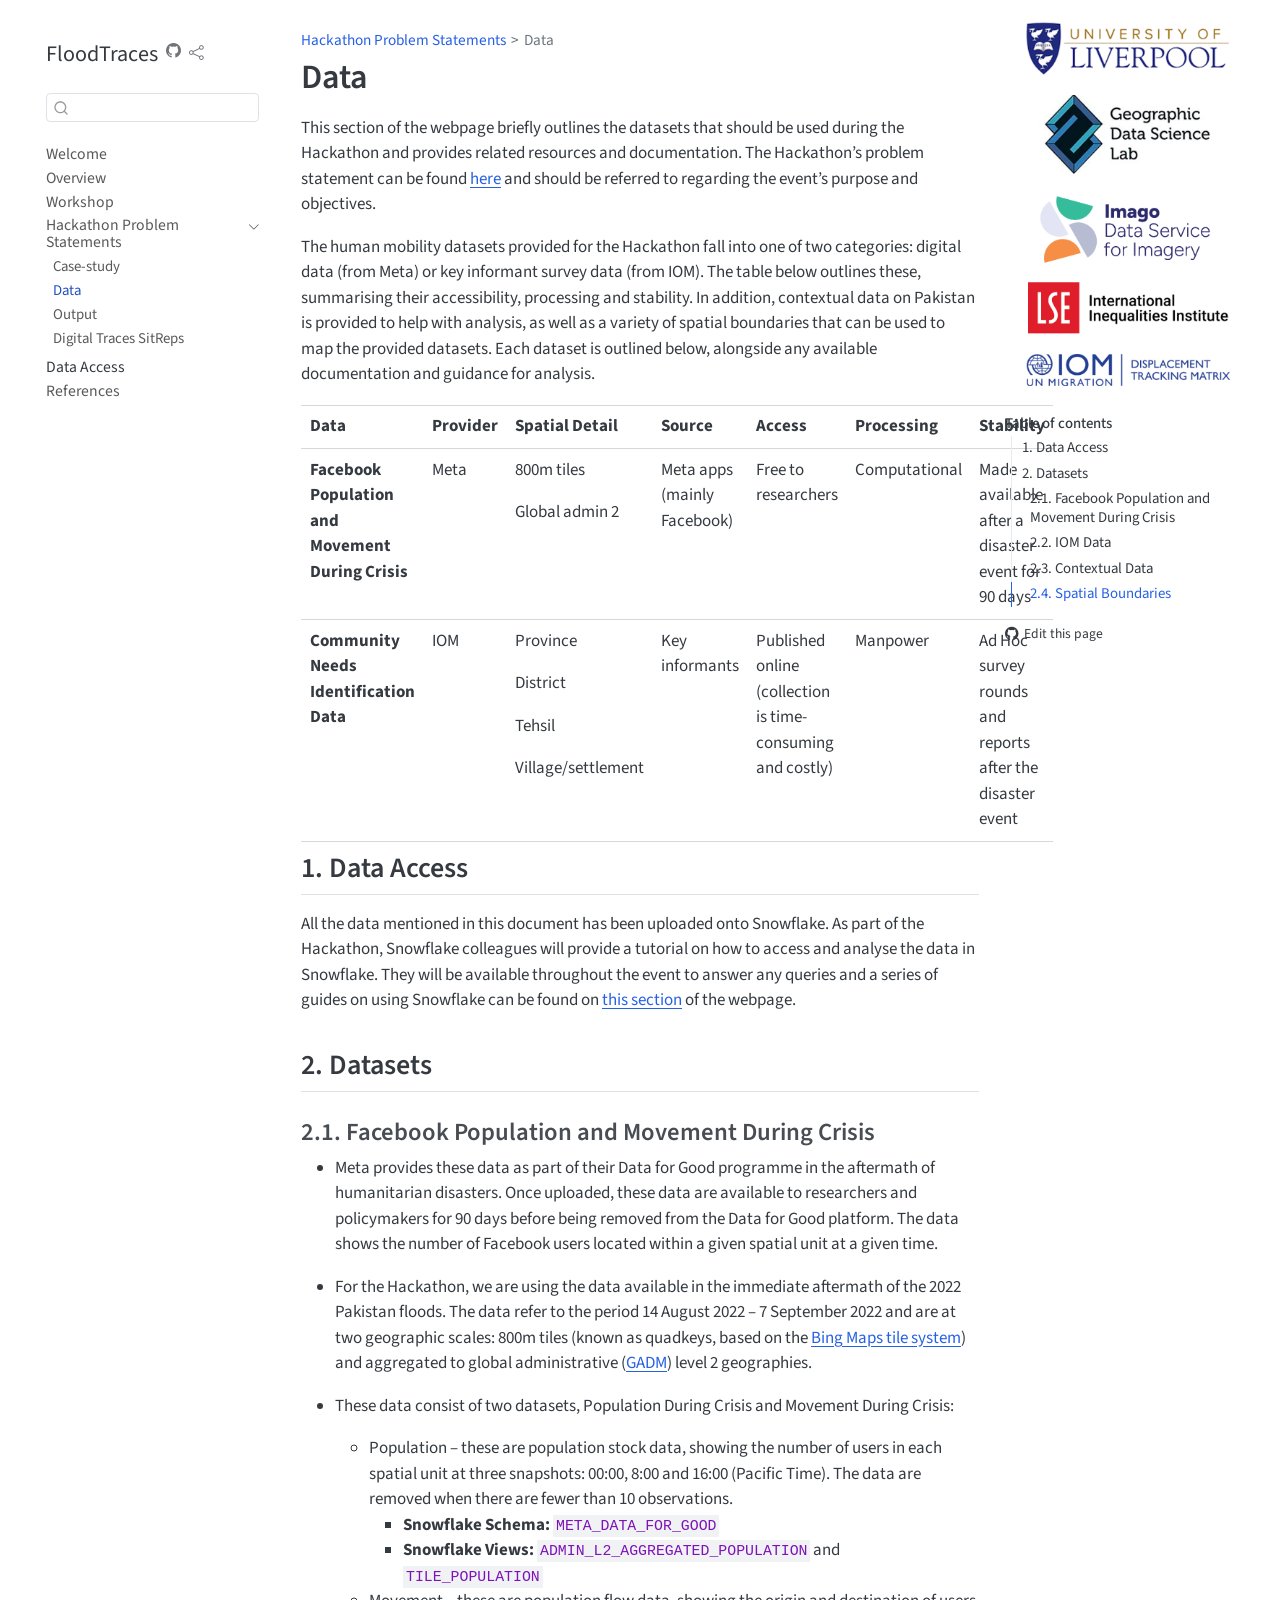
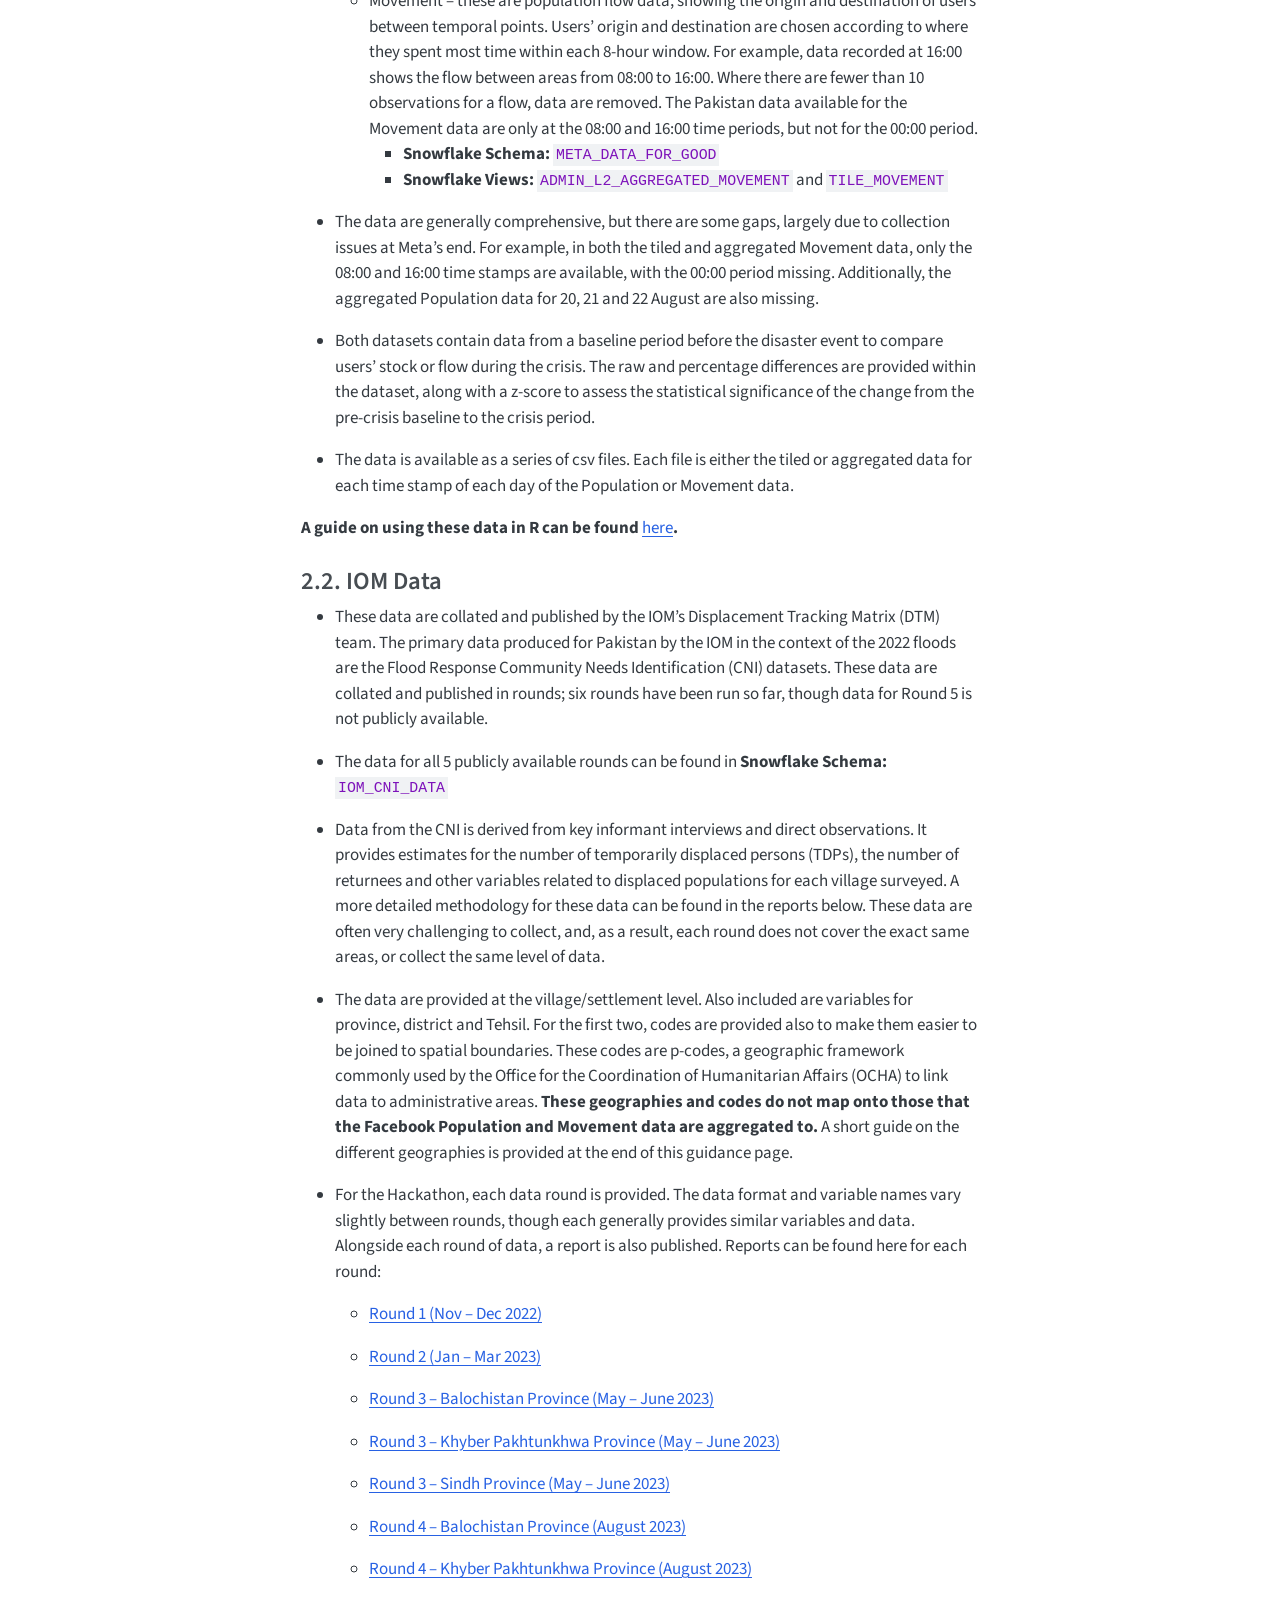
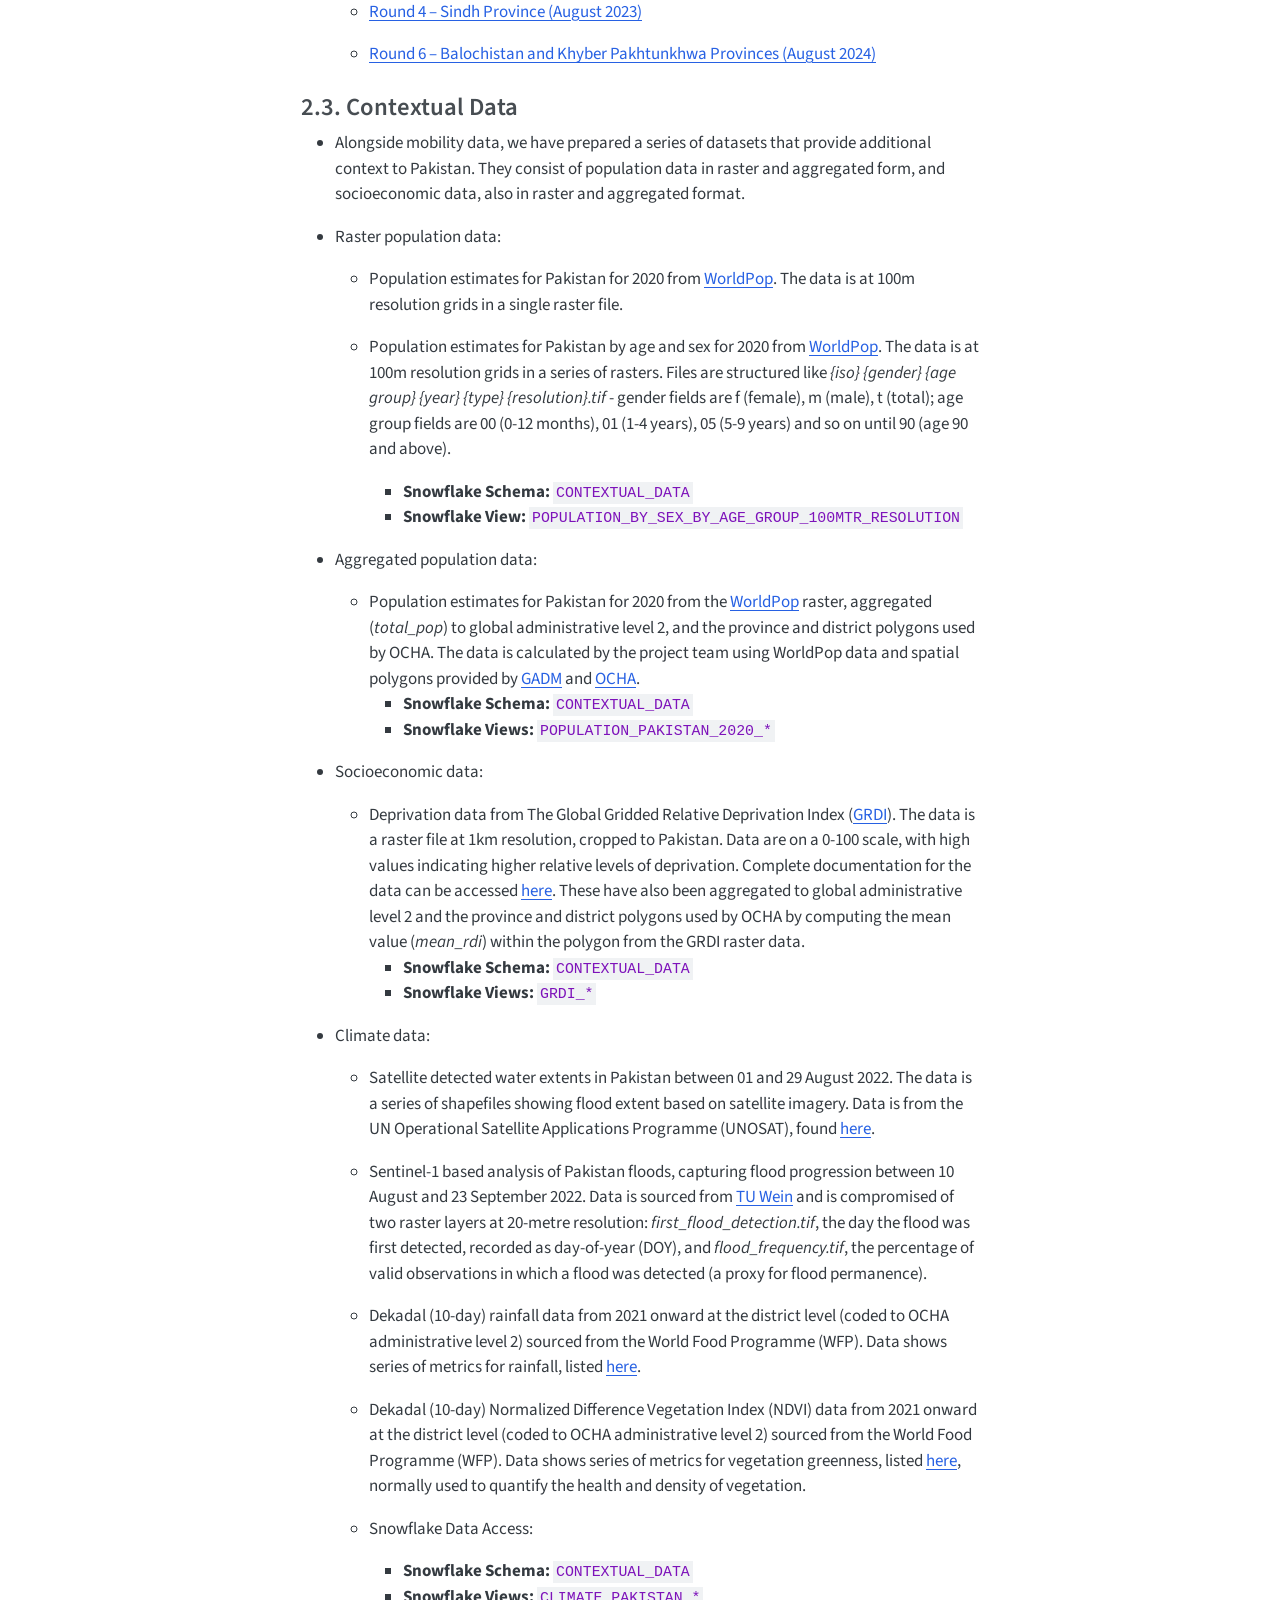
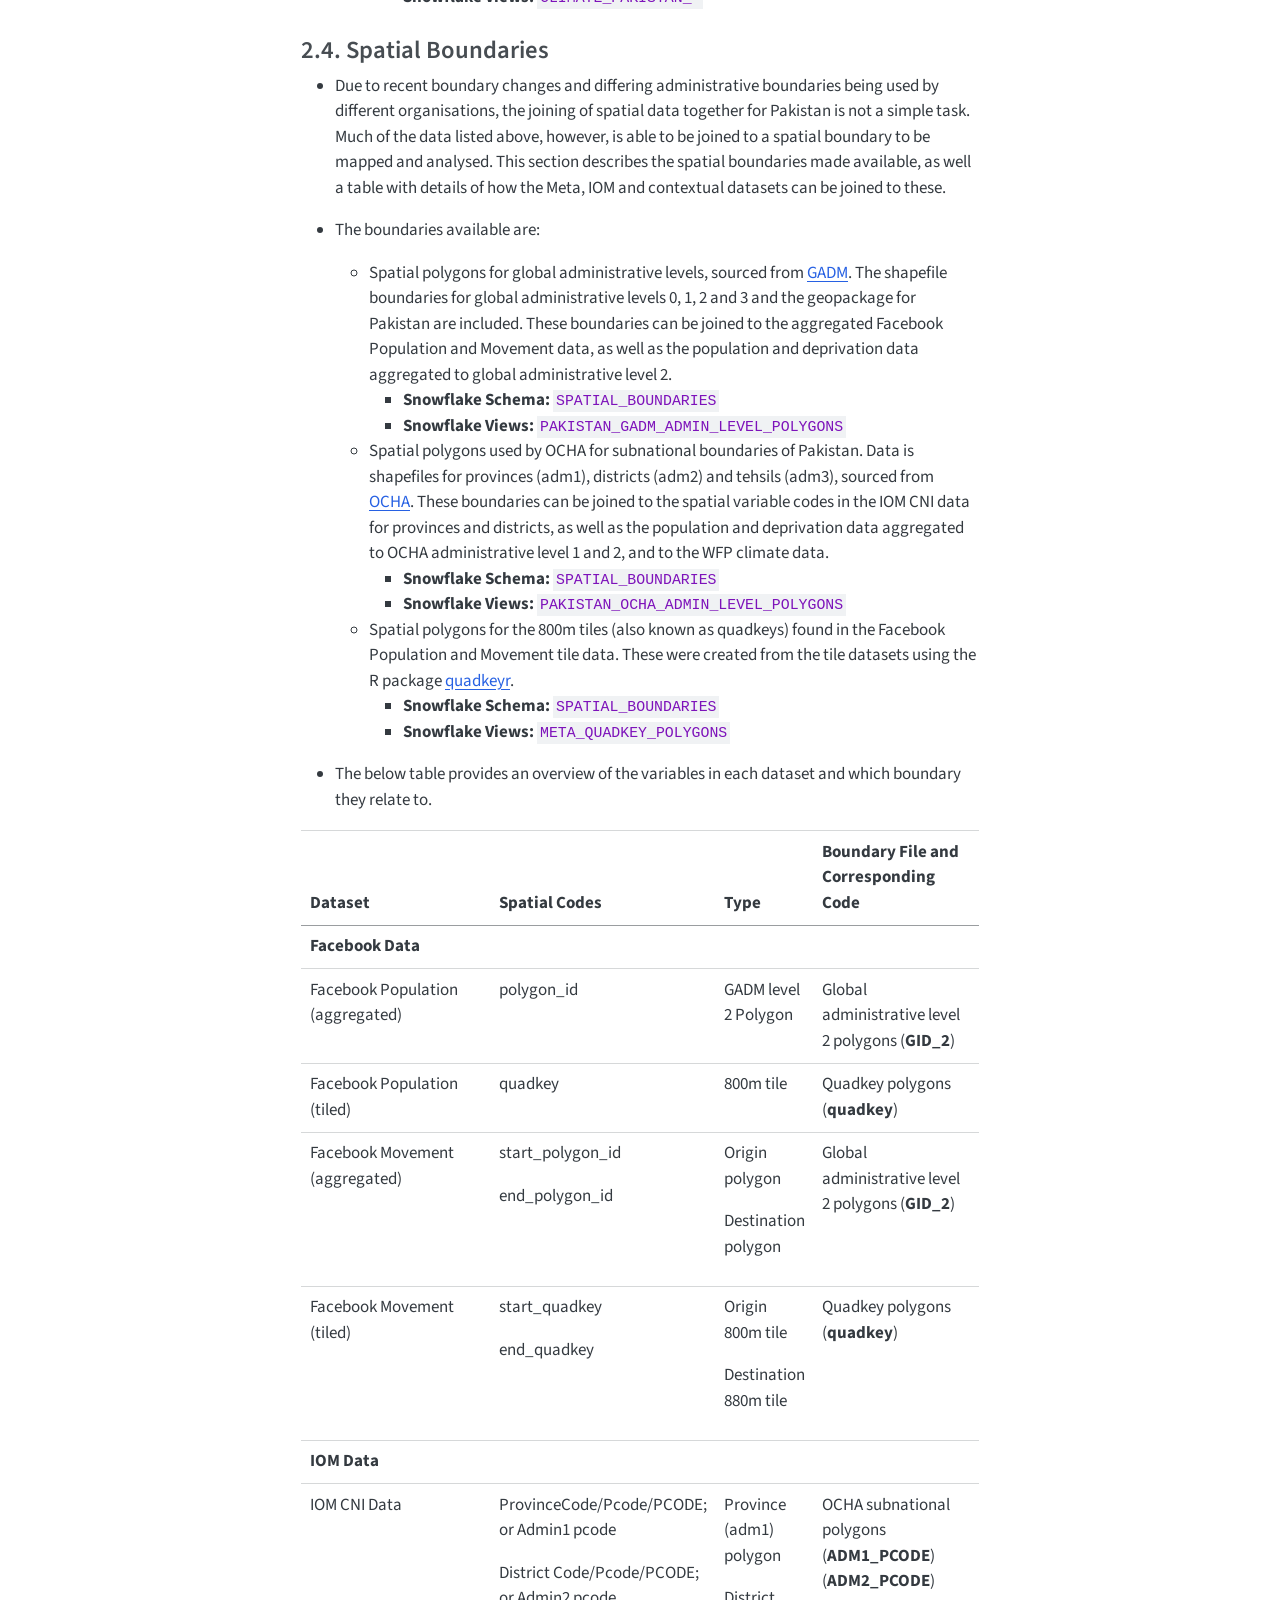
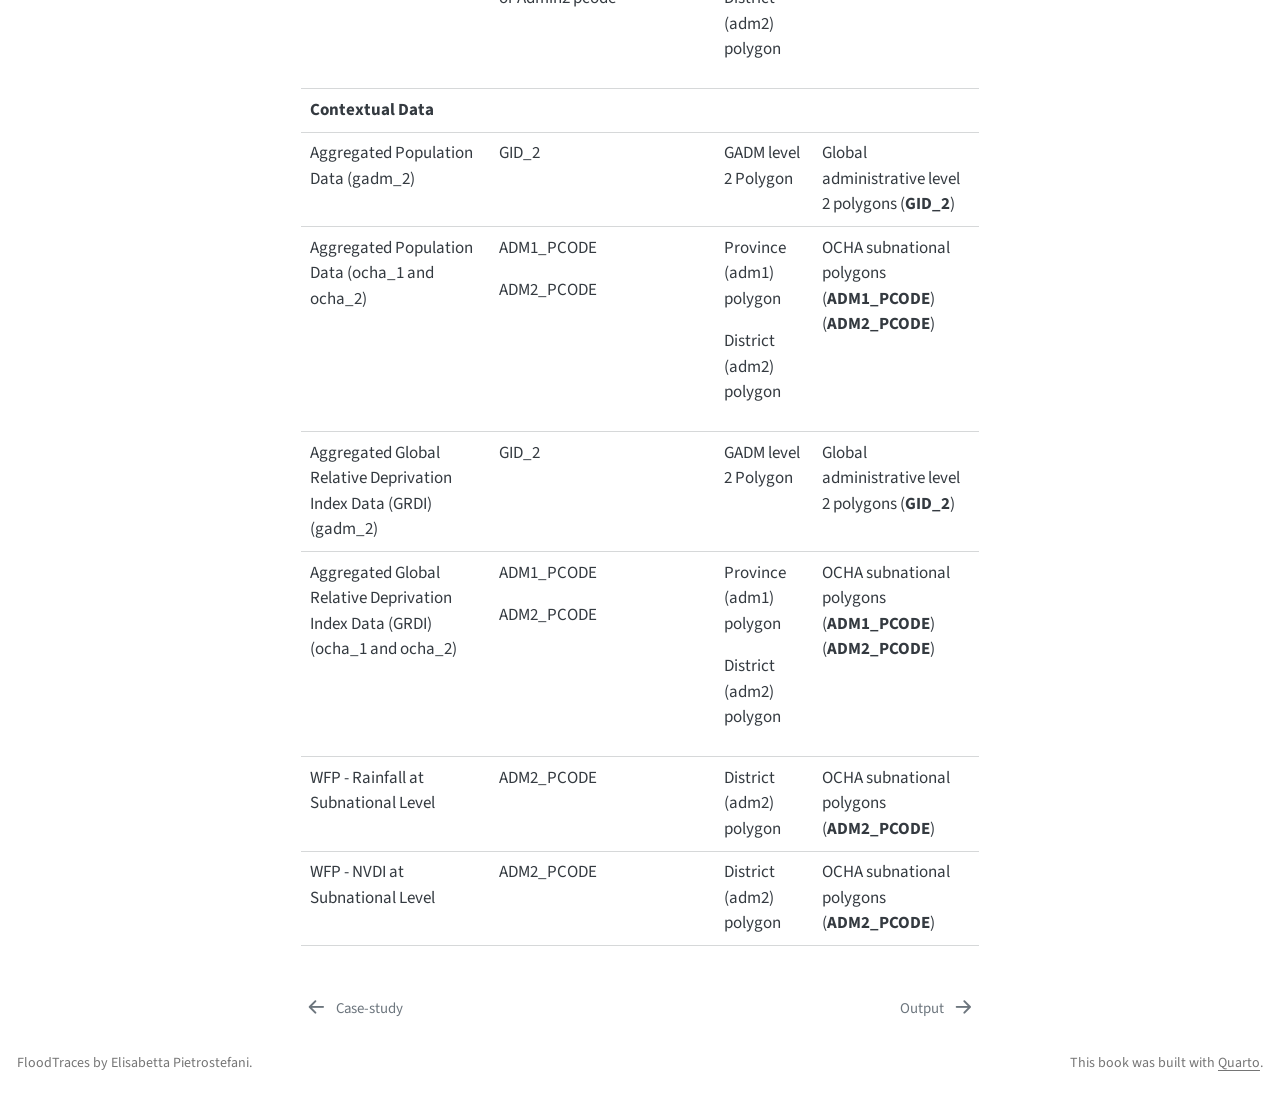
==== docs/datasets.html @ 7c333482 "First push to set up content & website" ====
<!DOCTYPE html>
<html xmlns="http://www.w3.org/1999/xhtml" lang="en" xml:lang="en"><head>

<meta charset="utf-8">
<meta name="generator" content="quarto-1.8.25">

<meta name="viewport" content="width=device-width, initial-scale=1.0, user-scalable=yes">


<title>Data – FloodTraces</title>
<style>
code{white-space: pre-wrap;}
span.smallcaps{font-variant: small-caps;}
div.columns{display: flex; gap: min(4vw, 1.5em);}
div.column{flex: auto; overflow-x: auto;}
div.hanging-indent{margin-left: 1.5em; text-indent: -1.5em;}
ul.task-list{list-style: none;}
ul.task-list li input[type="checkbox"] {
  width: 0.8em;
  margin: 0 0.8em 0.2em -1em; /* quarto-specific, see https://github.com/quarto-dev/quarto-cli/issues/4556 */ 
  vertical-align: middle;
}
</style>


<script src="site_libs/quarto-nav/quarto-nav.js"></script>
<script src="site_libs/quarto-nav/headroom.min.js"></script>
<script src="site_libs/clipboard/clipboard.min.js"></script>
<script src="site_libs/quarto-search/autocomplete.umd.js"></script>
<script src="site_libs/quarto-search/fuse.min.js"></script>
<script src="site_libs/quarto-search/quarto-search.js"></script>
<meta name="quarto:offset" content="./">
<link href="./output.html" rel="next">
<link href="./casestudy.html" rel="prev">
<script src="site_libs/quarto-html/quarto.js" type="module"></script>
<script src="site_libs/quarto-html/tabsets/tabsets.js" type="module"></script>
<script src="site_libs/quarto-html/axe/axe-check.js" type="module"></script>
<script src="site_libs/quarto-html/popper.min.js"></script>
<script src="site_libs/quarto-html/tippy.umd.min.js"></script>
<script src="site_libs/quarto-html/anchor.min.js"></script>
<link href="site_libs/quarto-html/tippy.css" rel="stylesheet">
<link href="site_libs/quarto-html/quarto-syntax-highlighting-7b89279ff1a6dce999919e0e67d4d9ec.css" rel="stylesheet" id="quarto-text-highlighting-styles">
<script src="site_libs/bootstrap/bootstrap.min.js"></script>
<link href="site_libs/bootstrap/bootstrap-icons.css" rel="stylesheet">
<link href="site_libs/bootstrap/bootstrap-70a47bd5681a7291082a5b9f83d58762.min.css" rel="stylesheet" append-hash="true" id="quarto-bootstrap" data-mode="light">
<script id="quarto-search-options" type="application/json">{
  "location": "sidebar",
  "copy-button": false,
  "collapse-after": 3,
  "panel-placement": "start",
  "type": "textbox",
  "limit": 50,
  "keyboard-shortcut": [
    "f",
    "/",
    "s"
  ],
  "show-item-context": false,
  "language": {
    "search-no-results-text": "No results",
    "search-matching-documents-text": "matching documents",
    "search-copy-link-title": "Copy link to search",
    "search-hide-matches-text": "Hide additional matches",
    "search-more-match-text": "more match in this document",
    "search-more-matches-text": "more matches in this document",
    "search-clear-button-title": "Clear",
    "search-text-placeholder": "",
    "search-detached-cancel-button-title": "Cancel",
    "search-submit-button-title": "Submit",
    "search-label": "Search"
  }
}</script>


<meta name="twitter:title" content="Data – FloodTraces">
<meta name="twitter:description" content="">
<meta name="twitter:creator" content="@EPietrostefani">
<meta name="twitter:card" content="summary">
</head>

<body class="nav-sidebar floating quarto-light">

<div id="quarto-search-results"></div>
  <header id="quarto-header" class="headroom fixed-top">
  <nav class="quarto-secondary-nav">
    <div class="container-fluid d-flex">
      <button type="button" class="quarto-btn-toggle btn" data-bs-toggle="collapse" role="button" data-bs-target=".quarto-sidebar-collapse-item" aria-controls="quarto-sidebar" aria-expanded="false" aria-label="Toggle sidebar navigation" onclick="if (window.quartoToggleHeadroom) { window.quartoToggleHeadroom(); }">
        <i class="bi bi-layout-text-sidebar-reverse"></i>
      </button>
        <nav class="quarto-page-breadcrumbs" aria-label="breadcrumb"><ol class="breadcrumb"><li class="breadcrumb-item"><a href="./probstatement.html">Hackathon Problem Statements</a></li><li class="breadcrumb-item"><a href="./datasets.html">Data</a></li></ol></nav>
        <a class="flex-grow-1" role="navigation" data-bs-toggle="collapse" data-bs-target=".quarto-sidebar-collapse-item" aria-controls="quarto-sidebar" aria-expanded="false" aria-label="Toggle sidebar navigation" onclick="if (window.quartoToggleHeadroom) { window.quartoToggleHeadroom(); }">      
        </a>
      <button type="button" class="btn quarto-search-button" aria-label="Search" onclick="window.quartoOpenSearch();">
        <i class="bi bi-search"></i>
      </button>
    </div>
  </nav>
</header>
<!-- content -->
<div id="quarto-content" class="quarto-container page-columns page-rows-contents page-layout-article">
<!-- sidebar -->
  <nav id="quarto-sidebar" class="sidebar collapse collapse-horizontal quarto-sidebar-collapse-item sidebar-navigation floating overflow-auto">
    <div class="pt-lg-2 mt-2 text-left sidebar-header sidebar-header-stacked">
      <a href="./index.html" class="sidebar-logo-link">
      </a>
    <div class="sidebar-title mb-0 py-0">
      <a href="./">FloodTraces</a> 
        <div class="sidebar-tools-main">
    <a href="https://github.com/pietrostefani/pop-displacement-disaster" title="Source Code" class="quarto-navigation-tool px-1" aria-label="Source Code"><i class="bi bi-github"></i></a>
    <div class="dropdown">
      <a href="" title="Share" id="quarto-navigation-tool-dropdown-0" class="quarto-navigation-tool dropdown-toggle px-1" data-bs-toggle="dropdown" aria-expanded="false" role="link" aria-label="Share"><i class="bi bi-share"></i></a>
      <ul class="dropdown-menu" aria-labelledby="quarto-navigation-tool-dropdown-0">
          <li>
            <a class="dropdown-item sidebar-tools-main-item" href="https://twitter.com/intent/tweet?url=|url|">
              <i class="bi bi-twitter pe-1"></i>
            Twitter
            </a>
          </li>
          <li>
            <a class="dropdown-item sidebar-tools-main-item" href="https://www.facebook.com/sharer/sharer.php?u=|url|">
              <i class="bi bi-facebook pe-1"></i>
            Facebook
            </a>
          </li>
      </ul>
    </div>
</div>
    </div>
      </div>
        <div class="mt-2 flex-shrink-0 align-items-center">
        <div class="sidebar-search">
        <div id="quarto-search" class="" title="Search"></div>
        </div>
        </div>
    <div class="sidebar-menu-container"> 
    <ul class="list-unstyled mt-1">
        <li class="sidebar-item">
  <div class="sidebar-item-container"> 
  <a href="./index.html" class="sidebar-item-text sidebar-link">
 <span class="menu-text">Welcome</span></a>
  </div>
</li>
        <li class="sidebar-item">
  <div class="sidebar-item-container"> 
  <a href="./overview.html" class="sidebar-item-text sidebar-link">
 <span class="menu-text">Overview</span></a>
  </div>
</li>
        <li class="sidebar-item">
  <div class="sidebar-item-container"> 
  <a href="./workshop.html" class="sidebar-item-text sidebar-link">
 <span class="menu-text">Workshop</span></a>
  </div>
</li>
        <li class="sidebar-item sidebar-item-section">
      <div class="sidebar-item-container"> 
            <a href="./probstatement.html" class="sidebar-item-text sidebar-link">
 <span class="menu-text">Hackathon Problem Statements</span></a>
          <a class="sidebar-item-toggle text-start" data-bs-toggle="collapse" data-bs-target="#quarto-sidebar-section-1" role="navigation" aria-expanded="true" aria-label="Toggle section">
            <i class="bi bi-chevron-right ms-2"></i>
          </a> 
      </div>
      <ul id="quarto-sidebar-section-1" class="collapse list-unstyled sidebar-section depth1 show">  
          <li class="sidebar-item">
  <div class="sidebar-item-container"> 
  <a href="./casestudy.html" class="sidebar-item-text sidebar-link">
 <span class="menu-text">Case-study</span></a>
  </div>
</li>
          <li class="sidebar-item">
  <div class="sidebar-item-container"> 
  <a href="./datasets.html" class="sidebar-item-text sidebar-link active">
 <span class="menu-text">Data</span></a>
  </div>
</li>
          <li class="sidebar-item">
  <div class="sidebar-item-container"> 
  <a href="./output.html" class="sidebar-item-text sidebar-link">
 <span class="menu-text">Output</span></a>
  </div>
</li>
          <li class="sidebar-item">
  <div class="sidebar-item-container"> 
  <a href="./researchareas.html" class="sidebar-item-text sidebar-link">
 <span class="menu-text">Digital Traces SitReps</span></a>
  </div>
</li>
      </ul>
  </li>
        <li class="sidebar-item sidebar-item-section">
      <span class="sidebar-item-text sidebar-link text-start">
 <span class="menu-text">Data Access</span></span>
  </li>
        <li class="sidebar-item">
  <div class="sidebar-item-container"> 
  <a href="./references.html" class="sidebar-item-text sidebar-link">
 <span class="menu-text">References</span></a>
  </div>
</li>
    </ul>
    </div>
</nav>
<div id="quarto-sidebar-glass" class="quarto-sidebar-collapse-item" data-bs-toggle="collapse" data-bs-target=".quarto-sidebar-collapse-item"></div>
<!-- margin-sidebar -->
    <div id="quarto-margin-sidebar" class="sidebar margin-sidebar"><div class="quarto-margin-header"><div class="margin-header-item">
<p><img src=".\logos_web.png" class="img-fluid"></p>
</div></div>
        <nav id="TOC" role="doc-toc" class="toc-active">
    <h2 id="toc-title">Table of contents</h2>
   
  <ul>
  <li><a href="#data-access" id="toc-data-access" class="nav-link active" data-scroll-target="#data-access">1. Data Access</a></li>
  <li><a href="#datasets" id="toc-datasets" class="nav-link" data-scroll-target="#datasets">2. Datasets</a>
  <ul class="collapse">
  <li><a href="#facebook-population-and-movement-during-crisis" id="toc-facebook-population-and-movement-during-crisis" class="nav-link" data-scroll-target="#facebook-population-and-movement-during-crisis">2.1. Facebook Population and Movement During Crisis</a></li>
  <li><a href="#iom-data" id="toc-iom-data" class="nav-link" data-scroll-target="#iom-data">2.2. IOM Data</a></li>
  <li><a href="#contextual-data" id="toc-contextual-data" class="nav-link" data-scroll-target="#contextual-data">2.3. Contextual Data</a></li>
  <li><a href="#spatial-boundaries" id="toc-spatial-boundaries" class="nav-link" data-scroll-target="#spatial-boundaries">2.4. Spatial Boundaries</a></li>
  </ul></li>
  </ul>
<div class="toc-actions"><ul><li><a href="https://github.com/pietrostefani/pop-displacement-disaster/edit/main/datasets.qmd" class="toc-action"><i class="bi bi-github"></i>Edit this page</a></li></ul></div></nav>
    </div>
<!-- main -->
<main class="content" id="quarto-document-content">

<header id="title-block-header" class="quarto-title-block default"><nav class="quarto-page-breadcrumbs quarto-title-breadcrumbs d-none d-lg-block" aria-label="breadcrumb"><ol class="breadcrumb"><li class="breadcrumb-item"><a href="./probstatement.html">Hackathon Problem Statements</a></li><li class="breadcrumb-item"><a href="./datasets.html">Data</a></li></ol></nav>
<div class="quarto-title">
<h1 class="title">Data</h1>
</div>



<div class="quarto-title-meta">

    
  
    
  </div>
  


</header>


<p>This section of the webpage briefly outlines the datasets that should be used during the Hackathon and provides related resources and documentation. The Hackathon’s problem statement can be found <a href="./researchareas.html">here</a> and should be referred to regarding the event’s purpose and objectives.</p>
<p>The human mobility datasets provided for the Hackathon fall into one of two categories: digital data (from Meta) or key informant survey data (from IOM). The table below outlines these, summarising their accessibility, processing and stability. In addition, contextual data on Pakistan is provided to help with analysis, as well as a variety of spatial boundaries that can be used to map the provided datasets. Each dataset is outlined below, alongside any available documentation and guidance for analysis.</p>
<table class="caption-top table">
<colgroup>
<col style="width: 20%">
<col style="width: 5%">
<col style="width: 8%">
<col style="width: 11%">
<col style="width: 23%">
<col style="width: 6%">
<col style="width: 22%">
</colgroup>
<tbody>
<tr class="odd">
<td><strong>Data</strong></td>
<td><strong>Provider</strong></td>
<td><strong>Spatial Detail</strong></td>
<td><strong>Source</strong></td>
<td><strong>Access</strong></td>
<td><strong>Processing</strong></td>
<td><strong>Stability</strong></td>
</tr>
<tr class="even">
<td><strong>Facebook Population and Movement During Crisis</strong></td>
<td>Meta</td>
<td><p>800m tiles</p>
<p>Global admin 2</p></td>
<td>Meta apps (mainly Facebook)</td>
<td>Free to researchers</td>
<td>Computational</td>
<td>Made available after a disaster event for 90 days</td>
</tr>
<tr class="odd">
<td><strong>Community Needs Identification Data</strong></td>
<td>IOM</td>
<td><p>Province</p>
<p>District</p>
<p>Tehsil</p>
<p>Village/settlement</p></td>
<td>Key informants</td>
<td>Published online (collection is time-consuming and costly)</td>
<td>Manpower</td>
<td>Ad Hoc survey rounds and reports after the disaster event</td>
</tr>
</tbody>
</table>
<section id="data-access" class="level2">
<h2 class="anchored" data-anchor-id="data-access">1. Data Access</h2>
<p>All the data mentioned in this document has been uploaded onto Snowflake. As part of the Hackathon, Snowflake colleagues will provide a tutorial on how to access and analyse the data in Snowflake. They will be available throughout the event to answer any queries and a series of guides on using Snowflake can be found on <a href="snowflake.qmd">this section</a> of the webpage.</p>
</section>
<section id="datasets" class="level2">
<h2 class="anchored" data-anchor-id="datasets">2. Datasets</h2>
<section id="facebook-population-and-movement-during-crisis" class="level3">
<h3 class="anchored" data-anchor-id="facebook-population-and-movement-during-crisis">2.1. Facebook Population and Movement During Crisis</h3>
<ul>
<li><p>Meta provides these data as part of their Data for Good programme in the aftermath of humanitarian disasters. Once uploaded, these data are available to researchers and policymakers for 90 days before being removed from the Data for Good platform. The data shows the number of Facebook users located within a given spatial unit at a given time.</p></li>
<li><p>For the Hackathon, we are using the data available in the immediate aftermath of the 2022 Pakistan floods. The data refer to the period 14 August 2022 – 7 September 2022 and are at two geographic scales: 800m tiles (known as quadkeys, based on the <a href="https://learn.microsoft.com/en-us/bingmaps/articles/bing-maps-tile-system">Bing Maps tile system</a>) and aggregated to global administrative (<a href="https://gadm.org/data.html">GADM</a>) level 2 geographies.</p></li>
<li><p>These data consist of two datasets, Population During Crisis and Movement During Crisis:</p>
<ul>
<li>Population – these are population stock data, showing the number of users in each spatial unit at three snapshots: 00:00, 8:00 and 16:00 (Pacific Time). The data are removed when there are fewer than 10 observations.
<ul>
<li><strong>Snowflake Schema:</strong> <code>META_DATA_FOR_GOOD</code></li>
<li><strong>Snowflake Views:</strong> <code>ADMIN_L2_AGGREGATED_POPULATION</code> and <code>TILE_POPULATION</code></li>
</ul></li>
<li>Movement – these are population flow data, showing the origin and destination of users between temporal points. Users’ origin and destination are chosen according to where they spent most time within each 8-hour window. For example, data recorded at 16:00 shows the flow between areas from 08:00 to 16:00. Where there are fewer than 10 observations for a flow, data are removed. The Pakistan data available for the Movement data are only at the 08:00 and 16:00 time periods, but not for the 00:00 period.
<ul>
<li><strong>Snowflake Schema:</strong> <code>META_DATA_FOR_GOOD</code></li>
<li><strong>Snowflake Views:</strong> <code>ADMIN_L2_AGGREGATED_MOVEMENT</code> and <code>TILE_MOVEMENT</code></li>
</ul></li>
</ul></li>
<li><p>The data are generally comprehensive, but there are some gaps, largely due to collection issues at Meta’s end. For example, in both the tiled and aggregated Movement data, only the 08:00 and 16:00 time stamps are available, with the 00:00 period missing. Additionally, the aggregated Population data for 20, 21 and 22 August are also missing.</p></li>
<li><p>Both datasets contain data from a baseline period before the disaster event to compare users’ stock or flow during the crisis. The raw and percentage differences are provided within the dataset, along with a z-score to assess the statistical significance of the change from the pre-crisis baseline to the crisis period.</p></li>
<li><p>The data is available as a series of csv files. Each file is either the tiled or aggregated data for each time stamp of each day of the Population or Movement data.</p></li>
</ul>
<p><strong>A guide on using these data in R can be found <a href="https://fcorowe.github.io/dfd4mobility/">here</a>.</strong></p>
</section>
<section id="iom-data" class="level3">
<h3 class="anchored" data-anchor-id="iom-data">2.2. IOM Data</h3>
<ul>
<li><p>These data are collated and published by the IOM’s Displacement Tracking Matrix (DTM) team. The primary data produced for Pakistan by the IOM in the context of the 2022 floods are the Flood Response Community Needs Identification (CNI) datasets. These data are collated and published in rounds; six rounds have been run so far, though data for Round 5 is not publicly available.</p></li>
<li><p>The data for all 5 publicly available rounds can be found in <strong>Snowflake Schema:</strong> <code>IOM_CNI_DATA</code></p></li>
<li><p>Data from the CNI is derived from key informant interviews and direct observations. It provides estimates for the number of temporarily displaced persons (TDPs), the number of returnees and other variables related to displaced populations for each village surveyed. A more detailed methodology for these data can be found in the reports below. These data are often very challenging to collect, and, as a result, each round does not cover the exact same areas, or collect the same level of data.</p></li>
<li><p>The data are provided at the village/settlement level. Also included are variables for province, district and Tehsil. For the first two, codes are provided also to make them easier to be joined to spatial boundaries. These codes are p-codes, a geographic framework commonly used by the Office for the Coordination of Humanitarian Affairs (OCHA) to link data to administrative areas. <strong>These geographies and codes do not map onto those that the Facebook Population and Movement data are aggregated to.</strong> A short guide on the different geographies is provided at the end of this guidance page.</p></li>
<li><p>For the Hackathon, each data round is provided. The data format and variable names vary slightly between rounds, though each generally provides similar variables and data. Alongside each round of data, a report is also published. Reports can be found here for each round:</p>
<ul>
<li><p><a href="https://dtm.iom.int/reports/pakistan-flood-response-community-needs-identification-cni-report-round-1-nov-dec-2022">Round 1 (Nov – Dec 2022)</a></p></li>
<li><p><a href="https://dtm.iom.int/reports/pakistan-flood-response-community-needs-identification-cni-report-round-2-jan-mar-2023">Round 2 (Jan – Mar 2023)</a></p></li>
<li><p><a href="https://dtm.iom.int/reports/pakistan-flood-response-community-needs-identification-cni-round-3-balochistan-province-may">Round 3 – Balochistan Province (May – June 2023)</a></p></li>
<li><p><a href="https://dtm.iom.int/reports/pakistan-flood-response-community-needs-identification-cni-round-3-khyber-pakhtunkhwa">Round 3 – Khyber Pakhtunkhwa Province (May – June 2023)</a></p></li>
<li><p><a href="https://dtm.iom.int/reports/pakistan-flood-response-community-needs-identification-cni-round-3-sindh-province-may-june">Round 3 – Sindh Province (May – June 2023)</a></p></li>
<li><p><a href="https://dtm.iom.int/reports/pakistan-flood-response-community-needs-identification-cni-round-4-balochistan-province">Round 4 – Balochistan Province (August 2023)</a></p></li>
<li><p><a href="https://dtm.iom.int/reports/pakistan-flood-response-community-needs-identification-cni-round-4-khyber-pakhtunkhwa">Round 4 – Khyber Pakhtunkhwa Province (August 2023)</a></p></li>
<li><p><a href="https://dtm.iom.int/reports/pakistan-flood-response-community-needs-identification-cni-round-4-sindh-province-august">Round 4 – Sindh Province (August 2023)</a></p></li>
<li><p><a href="https://dtm.iom.int/reports/pakistan-flood-response-community-needs-identification-cni-round-6-balochistan-and-khyber">Round 6 – Balochistan and Khyber Pakhtunkhwa Provinces (August 2024)</a></p></li>
</ul></li>
</ul>
</section>
<section id="contextual-data" class="level3">
<h3 class="anchored" data-anchor-id="contextual-data">2.3. Contextual Data</h3>
<ul>
<li><p>Alongside mobility data, we have prepared a series of datasets that provide additional context to Pakistan. They consist of population data in raster and aggregated form, and socioeconomic data, also in raster and aggregated format.</p></li>
<li><p>Raster population data:</p>
<ul>
<li><p>Population estimates for Pakistan for 2020 from <a href="https://data.humdata.org/dataset/8daa1794-a6ad-49fa-9c1e-0e032a90ecdc?force_layout=desktop">WorldPop</a>. The data is at 100m resolution grids in a single raster file.</p></li>
<li><p>Population estimates for Pakistan by age and sex for 2020 from <a href="https://data.humdata.org/dataset/8daa1794-a6ad-49fa-9c1e-0e032a90ecdc?force_layout=desktop">WorldPop</a>. The data is at 100m resolution grids in a series of rasters. Files are structured like <em>{iso}&nbsp;{gender}&nbsp;{age group}&nbsp;{year}&nbsp;{type}&nbsp;{resolution}.tif</em> - gender fields are f (female), m (male), t (total); age group fields are 00 (0-12 months), 01 (1-4 years), 05 (5-9 years) and so on until 90 (age 90 and above).</p>
<ul>
<li><strong>Snowflake Schema:</strong> <code>CONTEXTUAL_DATA</code></li>
<li><strong>Snowflake View:</strong> <code>POPULATION_BY_SEX_BY_AGE_GROUP_100MTR_RESOLUTION</code></li>
</ul></li>
</ul></li>
<li><p>Aggregated population data:</p>
<ul>
<li>Population estimates for Pakistan for 2020 from the <a href="https://data.humdata.org/dataset/8daa1794-a6ad-49fa-9c1e-0e032a90ecdc?force_layout=desktop">WorldPop</a> raster, aggregated (<em>total_pop</em>) to global administrative level 2, and the province and district polygons used by OCHA. The data is calculated by the project team using WorldPop data and spatial polygons provided by <a href="https://gadm.org/data.html">GADM</a> and <a href="https://data.humdata.org/dataset/cod-ab-pak">OCHA</a>.
<ul>
<li><strong>Snowflake Schema:</strong> <code>CONTEXTUAL_DATA</code></li>
<li><strong>Snowflake Views:</strong> <code>POPULATION_PAKISTAN_2020_*</code></li>
</ul></li>
</ul></li>
<li><p>Socioeconomic data:</p>
<ul>
<li>Deprivation data from The Global Gridded Relative Deprivation Index (<a href="https://earth.gov/data-catalog/grdi-v1">GRDI</a>). The data is a raster file at 1km resolution, cropped to Pakistan. Data are on a 0-100 scale, with high values indicating higher relative levels of deprivation. Complete documentation for the data can be accessed <a href="https://sedac.ciesin.columbia.edu/downloads/docs/povmap/povmap-grdi-v1-documentation.pdf">here</a>. These have also been aggregated to global administrative level 2 and the province and district polygons used by OCHA by computing the mean value (<em>mean_rdi</em>) within the polygon from the GRDI raster data.
<ul>
<li><strong>Snowflake Schema:</strong> <code>CONTEXTUAL_DATA</code></li>
<li><strong>Snowflake Views:</strong> <code>GRDI_*</code></li>
</ul></li>
</ul></li>
<li><p>Climate data:</p>
<ul>
<li><p>Satellite detected water extents in Pakistan between 01 and 29 August 2022. The data is a series of shapefiles showing flood extent based on satellite imagery. Data is from the UN Operational Satellite Applications Programme (UNOSAT), found <a href="https://data.humdata.org/dataset/satellite-detected-water-extents-between-01-and-29-august-2022-over-pakistan">here</a>.</p></li>
<li><p>Sentinel-1 based analysis of Pakistan floods, capturing flood progression between 10 August and 23 September 2022. Data is sourced from <a href="https://researchdata.tuwien.at/records/zvvmh-nan78">TU Wein</a> and is compromised of two raster layers at 20-metre resolution: <em>first_flood_detection.tif</em>, the day the flood was first detected, recorded as day-of-year (DOY), and <em>flood_frequency.tif</em>, the percentage of valid observations in which a flood was detected (a proxy for flood permanence).</p></li>
<li><p>Dekadal (10-day) rainfall data from 2021 onward at the district level (coded to OCHA administrative level 2) sourced from the World Food Programme (WFP). Data shows series of metrics for rainfall, listed <a href="https://data.humdata.org/dataset/pak-rainfall-subnational">here</a>.</p></li>
<li><p>Dekadal (10-day) Normalized Difference Vegetation Index (NDVI) data from 2021 onward at the district level (coded to OCHA administrative level 2) sourced from the World Food Programme (WFP). Data shows series of metrics for vegetation greenness, listed <a href="https://data.humdata.org/dataset/pak-ndvi-subnational">here</a>, normally used to quantify the health and density of vegetation.</p></li>
<li><p>Snowflake Data Access:</p>
<ul>
<li><strong>Snowflake Schema:</strong> <code>CONTEXTUAL_DATA</code></li>
<li><strong>Snowflake Views:</strong> <code>CLIMATE_PAKISTAN_*</code></li>
</ul></li>
</ul></li>
</ul>
</section>
<section id="spatial-boundaries" class="level3">
<h3 class="anchored" data-anchor-id="spatial-boundaries">2.4. Spatial Boundaries</h3>
<ul>
<li><p>Due to recent boundary changes and differing administrative boundaries being used by different organisations, the joining of spatial data together for Pakistan is not a simple task. Much of the data listed above, however, is able to be joined to a spatial boundary to be mapped and analysed. This section describes the spatial boundaries made available, as well a table with details of how the Meta, IOM and contextual datasets can be joined to these.</p></li>
<li><p>The boundaries available are:</p>
<ul>
<li>Spatial polygons for global administrative levels, sourced from <a href="https://gadm.org/data.html">GADM</a>. The shapefile boundaries for global administrative levels 0, 1, 2 and 3 and the geopackage for Pakistan are included. These boundaries can be joined to the aggregated Facebook Population and Movement data, as well as the population and deprivation data aggregated to global administrative level 2.
<ul>
<li><strong>Snowflake Schema:</strong> <code>SPATIAL_BOUNDARIES</code></li>
<li><strong>Snowflake Views:</strong> <code>PAKISTAN_GADM_ADMIN_LEVEL_POLYGONS</code></li>
</ul></li>
<li>Spatial polygons used by OCHA for subnational boundaries of Pakistan. Data is shapefiles for provinces (adm1), districts (adm2) and tehsils (adm3), sourced from <a href="https://data.humdata.org/dataset/cod-ab-pak">OCHA</a>. These boundaries can be joined to the spatial variable codes in the IOM CNI data for provinces and districts, as well as the population and deprivation data aggregated to OCHA administrative level 1 and 2, and to the WFP climate data.
<ul>
<li><strong>Snowflake Schema:</strong> <code>SPATIAL_BOUNDARIES</code></li>
<li><strong>Snowflake Views:</strong> <code>PAKISTAN_OCHA_ADMIN_LEVEL_POLYGONS</code></li>
</ul></li>
<li>Spatial polygons for the 800m tiles (also known as quadkeys) found in the Facebook Population and Movement tile data. These were created from the tile datasets using the R package <a href="https://docs.ropensci.org/quadkeyr/articles/quadkey_to_sf_conversion.html">quadkeyr</a>.
<ul>
<li><strong>Snowflake Schema:</strong> <code>SPATIAL_BOUNDARIES</code></li>
<li><strong>Snowflake Views:</strong> <code>META_QUADKEY_POLYGONS</code></li>
</ul></li>
</ul></li>
<li><p>The below table provides an overview of the variables in each dataset and which boundary they relate to.</p></li>
</ul>
<table class="caption-top table">
<colgroup>
<col style="width: 36%">
<col style="width: 21%">
<col style="width: 12%">
<col style="width: 28%">
</colgroup>
<thead>
<tr class="header">
<th>Dataset</th>
<th>Spatial Codes</th>
<th>Type</th>
<th>Boundary File and Corresponding Code</th>
</tr>
</thead>
<tbody>
<tr class="odd">
<td><strong>Facebook Data</strong></td>
<td></td>
<td></td>
<td></td>
</tr>
<tr class="even">
<td>Facebook Population (aggregated)</td>
<td>polygon_id</td>
<td>GADM level 2 Polygon</td>
<td>Global administrative level 2 polygons (<strong>GID_2</strong>)</td>
</tr>
<tr class="odd">
<td>Facebook Population (tiled)</td>
<td>quadkey</td>
<td>800m tile</td>
<td>Quadkey polygons (<strong>quadkey</strong>)</td>
</tr>
<tr class="even">
<td>Facebook Movement (aggregated)</td>
<td><p>start_polygon_id</p>
<p>end_polygon_id</p></td>
<td><p>Origin polygon</p>
<p>Destination polygon</p></td>
<td>Global administrative level 2 polygons (<strong>GID_2</strong>)</td>
</tr>
<tr class="odd">
<td>Facebook Movement (tiled)</td>
<td><p>start_quadkey</p>
<p>end_quadkey</p></td>
<td><p>Origin 800m tile</p>
<p>Destination 880m tile</p></td>
<td>Quadkey polygons (<strong>quadkey</strong>)</td>
</tr>
<tr class="even">
<td><strong>IOM Data</strong></td>
<td></td>
<td></td>
<td></td>
</tr>
<tr class="odd">
<td>IOM CNI Data</td>
<td><p>ProvinceCode/Pcode/PCODE; or Admin1 pcode</p>
<p>District Code/Pcode/PCODE; or Admin2 pcode</p></td>
<td><p>Province (adm1) polygon</p>
<p>District (adm2) polygon</p></td>
<td>OCHA subnational polygons (<strong>ADM1_PCODE</strong>) (<strong>ADM2_PCODE</strong>)</td>
</tr>
<tr class="even">
<td><strong>Contextual Data</strong></td>
<td></td>
<td></td>
<td></td>
</tr>
<tr class="odd">
<td>Aggregated Population Data (gadm_2)</td>
<td>GID_2</td>
<td>GADM level 2 Polygon</td>
<td>Global administrative level 2 polygons (<strong>GID_2</strong>)</td>
</tr>
<tr class="even">
<td>Aggregated Population Data (ocha_1 and ocha_2)</td>
<td><p>ADM1_PCODE</p>
<p>ADM2_PCODE</p></td>
<td><p>Province (adm1) polygon</p>
<p>District (adm2) polygon</p></td>
<td>OCHA subnational polygons (<strong>ADM1_PCODE</strong>)(<strong>ADM2_PCODE</strong>)</td>
</tr>
<tr class="odd">
<td>Aggregated Global Relative Deprivation Index Data (GRDI) (gadm_2)</td>
<td>GID_2</td>
<td>GADM level 2 Polygon</td>
<td>Global administrative level 2 polygons (<strong>GID_2</strong>)</td>
</tr>
<tr class="even">
<td>Aggregated Global Relative Deprivation Index Data (GRDI) (ocha_1 and ocha_2)</td>
<td><p>ADM1_PCODE</p>
<p>ADM2_PCODE</p></td>
<td><p>Province (adm1) polygon</p>
<p>District (adm2) polygon</p></td>
<td>OCHA subnational polygons (<strong>ADM1_PCODE</strong>)(<strong>ADM2_PCODE</strong>)</td>
</tr>
<tr class="odd">
<td>WFP - Rainfall at Subnational Level</td>
<td>ADM2_PCODE</td>
<td>District (adm2) polygon</td>
<td>OCHA subnational polygons (<strong>ADM2_PCODE</strong>)</td>
</tr>
<tr class="even">
<td>WFP - NVDI at Subnational Level</td>
<td>ADM2_PCODE</td>
<td>District (adm2) polygon</td>
<td>OCHA subnational polygons (<strong>ADM2_PCODE</strong>)</td>
</tr>
</tbody>
</table>


</section>
</section>

</main> <!-- /main -->
<script id="quarto-html-after-body" type="application/javascript">
  window.document.addEventListener("DOMContentLoaded", function (event) {
    const icon = "";
    const anchorJS = new window.AnchorJS();
    anchorJS.options = {
      placement: 'right',
      icon: icon
    };
    anchorJS.add('.anchored');
    const isCodeAnnotation = (el) => {
      for (const clz of el.classList) {
        if (clz.startsWith('code-annotation-')) {                     
          return true;
        }
      }
      return false;
    }
    const onCopySuccess = function(e) {
      // button target
      const button = e.trigger;
      // don't keep focus
      button.blur();
      // flash "checked"
      button.classList.add('code-copy-button-checked');
      var currentTitle = button.getAttribute("title");
      button.setAttribute("title", "Copied!");
      let tooltip;
      if (window.bootstrap) {
        button.setAttribute("data-bs-toggle", "tooltip");
        button.setAttribute("data-bs-placement", "left");
        button.setAttribute("data-bs-title", "Copied!");
        tooltip = new bootstrap.Tooltip(button, 
          { trigger: "manual", 
            customClass: "code-copy-button-tooltip",
            offset: [0, -8]});
        tooltip.show();    
      }
      setTimeout(function() {
        if (tooltip) {
          tooltip.hide();
          button.removeAttribute("data-bs-title");
          button.removeAttribute("data-bs-toggle");
          button.removeAttribute("data-bs-placement");
        }
        button.setAttribute("title", currentTitle);
        button.classList.remove('code-copy-button-checked');
      }, 1000);
      // clear code selection
      e.clearSelection();
    }
    const getTextToCopy = function(trigger) {
      const outerScaffold = trigger.parentElement.cloneNode(true);
      const codeEl = outerScaffold.querySelector('code');
      for (const childEl of codeEl.children) {
        if (isCodeAnnotation(childEl)) {
          childEl.remove();
        }
      }
      return codeEl.innerText;
    }
    const clipboard = new window.ClipboardJS('.code-copy-button:not([data-in-quarto-modal])', {
      text: getTextToCopy
    });
    clipboard.on('success', onCopySuccess);
    if (window.document.getElementById('quarto-embedded-source-code-modal')) {
      const clipboardModal = new window.ClipboardJS('.code-copy-button[data-in-quarto-modal]', {
        text: getTextToCopy,
        container: window.document.getElementById('quarto-embedded-source-code-modal')
      });
      clipboardModal.on('success', onCopySuccess);
    }
      var localhostRegex = new RegExp(/^(?:http|https):\/\/localhost\:?[0-9]*\//);
      var mailtoRegex = new RegExp(/^mailto:/);
        var filterRegex = new RegExp("https:\/\/pietrostefani\.github\.io\/pop-displacement-disaster");
      var isInternal = (href) => {
          return filterRegex.test(href) || localhostRegex.test(href) || mailtoRegex.test(href);
      }
      // Inspect non-navigation links and adorn them if external
     var links = window.document.querySelectorAll('a[href]:not(.nav-link):not(.navbar-brand):not(.toc-action):not(.sidebar-link):not(.sidebar-item-toggle):not(.pagination-link):not(.no-external):not([aria-hidden]):not(.dropdown-item):not(.quarto-navigation-tool):not(.about-link)');
      for (var i=0; i<links.length; i++) {
        const link = links[i];
        if (!isInternal(link.href)) {
          // undo the damage that might have been done by quarto-nav.js in the case of
          // links that we want to consider external
          if (link.dataset.originalHref !== undefined) {
            link.href = link.dataset.originalHref;
          }
        }
      }
    function tippyHover(el, contentFn, onTriggerFn, onUntriggerFn) {
      const config = {
        allowHTML: true,
        maxWidth: 500,
        delay: 100,
        arrow: false,
        appendTo: function(el) {
            return el.parentElement;
        },
        interactive: true,
        interactiveBorder: 10,
        theme: 'quarto',
        placement: 'bottom-start',
      };
      if (contentFn) {
        config.content = contentFn;
      }
      if (onTriggerFn) {
        config.onTrigger = onTriggerFn;
      }
      if (onUntriggerFn) {
        config.onUntrigger = onUntriggerFn;
      }
      window.tippy(el, config); 
    }
    const noterefs = window.document.querySelectorAll('a[role="doc-noteref"]');
    for (var i=0; i<noterefs.length; i++) {
      const ref = noterefs[i];
      tippyHover(ref, function() {
        // use id or data attribute instead here
        let href = ref.getAttribute('data-footnote-href') || ref.getAttribute('href');
        try { href = new URL(href).hash; } catch {}
        const id = href.replace(/^#\/?/, "");
        const note = window.document.getElementById(id);
        if (note) {
          return note.innerHTML;
        } else {
          return "";
        }
      });
    }
    const xrefs = window.document.querySelectorAll('a.quarto-xref');
    const processXRef = (id, note) => {
      // Strip column container classes
      const stripColumnClz = (el) => {
        el.classList.remove("page-full", "page-columns");
        if (el.children) {
          for (const child of el.children) {
            stripColumnClz(child);
          }
        }
      }
      stripColumnClz(note)
      if (id === null || id.startsWith('sec-')) {
        // Special case sections, only their first couple elements
        const container = document.createElement("div");
        if (note.children && note.children.length > 2) {
          container.appendChild(note.children[0].cloneNode(true));
          for (let i = 1; i < note.children.length; i++) {
            const child = note.children[i];
            if (child.tagName === "P" && child.innerText === "") {
              continue;
            } else {
              container.appendChild(child.cloneNode(true));
              break;
            }
          }
          if (window.Quarto?.typesetMath) {
            window.Quarto.typesetMath(container);
          }
          return container.innerHTML
        } else {
          if (window.Quarto?.typesetMath) {
            window.Quarto.typesetMath(note);
          }
          return note.innerHTML;
        }
      } else {
        // Remove any anchor links if they are present
        const anchorLink = note.querySelector('a.anchorjs-link');
        if (anchorLink) {
          anchorLink.remove();
        }
        if (window.Quarto?.typesetMath) {
          window.Quarto.typesetMath(note);
        }
        if (note.classList.contains("callout")) {
          return note.outerHTML;
        } else {
          return note.innerHTML;
        }
      }
    }
    for (var i=0; i<xrefs.length; i++) {
      const xref = xrefs[i];
      tippyHover(xref, undefined, function(instance) {
        instance.disable();
        let url = xref.getAttribute('href');
        let hash = undefined; 
        if (url.startsWith('#')) {
          hash = url;
        } else {
          try { hash = new URL(url).hash; } catch {}
        }
        if (hash) {
          const id = hash.replace(/^#\/?/, "");
          const note = window.document.getElementById(id);
          if (note !== null) {
            try {
              const html = processXRef(id, note.cloneNode(true));
              instance.setContent(html);
            } finally {
              instance.enable();
              instance.show();
            }
          } else {
            // See if we can fetch this
            fetch(url.split('#')[0])
            .then(res => res.text())
            .then(html => {
              const parser = new DOMParser();
              const htmlDoc = parser.parseFromString(html, "text/html");
              const note = htmlDoc.getElementById(id);
              if (note !== null) {
                const html = processXRef(id, note);
                instance.setContent(html);
              } 
            }).finally(() => {
              instance.enable();
              instance.show();
            });
          }
        } else {
          // See if we can fetch a full url (with no hash to target)
          // This is a special case and we should probably do some content thinning / targeting
          fetch(url)
          .then(res => res.text())
          .then(html => {
            const parser = new DOMParser();
            const htmlDoc = parser.parseFromString(html, "text/html");
            const note = htmlDoc.querySelector('main.content');
            if (note !== null) {
              // This should only happen for chapter cross references
              // (since there is no id in the URL)
              // remove the first header
              if (note.children.length > 0 && note.children[0].tagName === "HEADER") {
                note.children[0].remove();
              }
              const html = processXRef(null, note);
              instance.setContent(html);
            } 
          }).finally(() => {
            instance.enable();
            instance.show();
          });
        }
      }, function(instance) {
      });
    }
        let selectedAnnoteEl;
        const selectorForAnnotation = ( cell, annotation) => {
          let cellAttr = 'data-code-cell="' + cell + '"';
          let lineAttr = 'data-code-annotation="' +  annotation + '"';
          const selector = 'span[' + cellAttr + '][' + lineAttr + ']';
          return selector;
        }
        const selectCodeLines = (annoteEl) => {
          const doc = window.document;
          const targetCell = annoteEl.getAttribute("data-target-cell");
          const targetAnnotation = annoteEl.getAttribute("data-target-annotation");
          const annoteSpan = window.document.querySelector(selectorForAnnotation(targetCell, targetAnnotation));
          const lines = annoteSpan.getAttribute("data-code-lines").split(",");
          const lineIds = lines.map((line) => {
            return targetCell + "-" + line;
          })
          let top = null;
          let height = null;
          let parent = null;
          if (lineIds.length > 0) {
              //compute the position of the single el (top and bottom and make a div)
              const el = window.document.getElementById(lineIds[0]);
              top = el.offsetTop;
              height = el.offsetHeight;
              parent = el.parentElement.parentElement;
            if (lineIds.length > 1) {
              const lastEl = window.document.getElementById(lineIds[lineIds.length - 1]);
              const bottom = lastEl.offsetTop + lastEl.offsetHeight;
              height = bottom - top;
            }
            if (top !== null && height !== null && parent !== null) {
              // cook up a div (if necessary) and position it 
              let div = window.document.getElementById("code-annotation-line-highlight");
              if (div === null) {
                div = window.document.createElement("div");
                div.setAttribute("id", "code-annotation-line-highlight");
                div.style.position = 'absolute';
                parent.appendChild(div);
              }
              div.style.top = top - 2 + "px";
              div.style.height = height + 4 + "px";
              div.style.left = 0;
              let gutterDiv = window.document.getElementById("code-annotation-line-highlight-gutter");
              if (gutterDiv === null) {
                gutterDiv = window.document.createElement("div");
                gutterDiv.setAttribute("id", "code-annotation-line-highlight-gutter");
                gutterDiv.style.position = 'absolute';
                const codeCell = window.document.getElementById(targetCell);
                const gutter = codeCell.querySelector('.code-annotation-gutter');
                gutter.appendChild(gutterDiv);
              }
              gutterDiv.style.top = top - 2 + "px";
              gutterDiv.style.height = height + 4 + "px";
            }
            selectedAnnoteEl = annoteEl;
          }
        };
        const unselectCodeLines = () => {
          const elementsIds = ["code-annotation-line-highlight", "code-annotation-line-highlight-gutter"];
          elementsIds.forEach((elId) => {
            const div = window.document.getElementById(elId);
            if (div) {
              div.remove();
            }
          });
          selectedAnnoteEl = undefined;
        };
          // Handle positioning of the toggle
      window.addEventListener(
        "resize",
        throttle(() => {
          elRect = undefined;
          if (selectedAnnoteEl) {
            selectCodeLines(selectedAnnoteEl);
          }
        }, 10)
      );
      function throttle(fn, ms) {
      let throttle = false;
      let timer;
        return (...args) => {
          if(!throttle) { // first call gets through
              fn.apply(this, args);
              throttle = true;
          } else { // all the others get throttled
              if(timer) clearTimeout(timer); // cancel #2
              timer = setTimeout(() => {
                fn.apply(this, args);
                timer = throttle = false;
              }, ms);
          }
        };
      }
        // Attach click handler to the DT
        const annoteDls = window.document.querySelectorAll('dt[data-target-cell]');
        for (const annoteDlNode of annoteDls) {
          annoteDlNode.addEventListener('click', (event) => {
            const clickedEl = event.target;
            if (clickedEl !== selectedAnnoteEl) {
              unselectCodeLines();
              const activeEl = window.document.querySelector('dt[data-target-cell].code-annotation-active');
              if (activeEl) {
                activeEl.classList.remove('code-annotation-active');
              }
              selectCodeLines(clickedEl);
              clickedEl.classList.add('code-annotation-active');
            } else {
              // Unselect the line
              unselectCodeLines();
              clickedEl.classList.remove('code-annotation-active');
            }
          });
        }
    const findCites = (el) => {
      const parentEl = el.parentElement;
      if (parentEl) {
        const cites = parentEl.dataset.cites;
        if (cites) {
          return {
            el,
            cites: cites.split(' ')
          };
        } else {
          return findCites(el.parentElement)
        }
      } else {
        return undefined;
      }
    };
    var bibliorefs = window.document.querySelectorAll('a[role="doc-biblioref"]');
    for (var i=0; i<bibliorefs.length; i++) {
      const ref = bibliorefs[i];
      const citeInfo = findCites(ref);
      if (citeInfo) {
        tippyHover(citeInfo.el, function() {
          var popup = window.document.createElement('div');
          citeInfo.cites.forEach(function(cite) {
            var citeDiv = window.document.createElement('div');
            citeDiv.classList.add('hanging-indent');
            citeDiv.classList.add('csl-entry');
            var biblioDiv = window.document.getElementById('ref-' + cite);
            if (biblioDiv) {
              citeDiv.innerHTML = biblioDiv.innerHTML;
            }
            popup.appendChild(citeDiv);
          });
          return popup.innerHTML;
        });
      }
    }
  });
  </script>
<nav class="page-navigation">
  <div class="nav-page nav-page-previous">
      <a href="./casestudy.html" class="pagination-link" aria-label="Case-study">
        <i class="bi bi-arrow-left-short"></i> <span class="nav-page-text">Case-study</span>
      </a>          
  </div>
  <div class="nav-page nav-page-next">
      <a href="./output.html" class="pagination-link" aria-label="Output">
        <span class="nav-page-text">Output</span> <i class="bi bi-arrow-right-short"></i>
      </a>
  </div>
</nav>
</div> <!-- /content -->
<footer class="footer">
  <div class="nav-footer">
    <div class="nav-footer-left">
<p>FloodTraces by Elisabetta Pietrostefani.</p>
</div>   
    <div class="nav-footer-center">
      &nbsp;
    <div class="toc-actions d-sm-block d-md-none"><ul><li><a href="https://github.com/pietrostefani/pop-displacement-disaster/edit/main/datasets.qmd" class="toc-action"><i class="bi bi-github"></i>Edit this page</a></li></ul></div></div>
    <div class="nav-footer-right">
<p>This book was built with <a href="https://quarto.org/">Quarto</a>.</p>
</div>
  </div>
</footer>




</body></html>
---- docs/site_libs/quarto-html/tippy.css ----
.tippy-box[data-animation=fade][data-state=hidden]{opacity:0}[data-tippy-root]{max-width:calc(100vw - 10px)}.tippy-box{position:relative;background-color:#333;color:#fff;border-radius:4px;font-size:14px;line-height:1.4;white-space:normal;outline:0;transition-property:transform,visibility,opacity}.tippy-box[data-placement^=top]>.tippy-arrow{bottom:0}.tippy-box[data-placement^=top]>.tippy-arrow:before{bottom:-7px;left:0;border-width:8px 8px 0;border-top-color:initial;transform-origin:center top}.tippy-box[data-placement^=bottom]>.tippy-arrow{top:0}.tippy-box[data-placement^=bottom]>.tippy-arrow:before{top:-7px;left:0;border-width:0 8px 8px;border-bottom-color:initial;transform-origin:center bottom}.tippy-box[data-placement^=left]>.tippy-arrow{right:0}.tippy-box[data-placement^=left]>.tippy-arrow:before{border-width:8px 0 8px 8px;border-left-color:initial;right:-7px;transform-origin:center left}.tippy-box[data-placement^=right]>.tippy-arrow{left:0}.tippy-box[data-placement^=right]>.tippy-arrow:before{left:-7px;border-width:8px 8px 8px 0;border-right-color:initial;transform-origin:center right}.tippy-box[data-inertia][data-state=visible]{transition-timing-function:cubic-bezier(.54,1.5,.38,1.11)}.tippy-arrow{width:16px;height:16px;color:#333}.tippy-arrow:before{content:"";position:absolute;border-color:transparent;border-style:solid}.tippy-content{position:relative;padding:5px 9px;z-index:1}
---- docs/site_libs/quarto-html/quarto-syntax-highlighting-7b89279ff1a6dce999919e0e67d4d9ec.css ----
/* quarto syntax highlight colors */
:root {
  --quarto-hl-ot-color: #003B4F;
  --quarto-hl-at-color: #657422;
  --quarto-hl-ss-color: #20794D;
  --quarto-hl-an-color: #5E5E5E;
  --quarto-hl-fu-color: #4758AB;
  --quarto-hl-st-color: #20794D;
  --quarto-hl-cf-color: #003B4F;
  --quarto-hl-op-color: #5E5E5E;
  --quarto-hl-er-color: #AD0000;
  --quarto-hl-bn-color: #AD0000;
  --quarto-hl-al-color: #AD0000;
  --quarto-hl-va-color: #111111;
  --quarto-hl-bu-color: inherit;
  --quarto-hl-ex-color: inherit;
  --quarto-hl-pp-color: #AD0000;
  --quarto-hl-in-color: #5E5E5E;
  --quarto-hl-vs-color: #20794D;
  --quarto-hl-wa-color: #5E5E5E;
  --quarto-hl-do-color: #5E5E5E;
  --quarto-hl-im-color: #00769E;
  --quarto-hl-ch-color: #20794D;
  --quarto-hl-dt-color: #AD0000;
  --quarto-hl-fl-color: #AD0000;
  --quarto-hl-co-color: #5E5E5E;
  --quarto-hl-cv-color: #5E5E5E;
  --quarto-hl-cn-color: #8f5902;
  --quarto-hl-sc-color: #5E5E5E;
  --quarto-hl-dv-color: #AD0000;
  --quarto-hl-kw-color: #003B4F;
}

/* other quarto variables */
:root {
  --quarto-font-monospace: SFMono-Regular, Menlo, Monaco, Consolas, "Liberation Mono", "Courier New", monospace;
}

/* syntax highlight based on Pandoc's rules */
pre > code.sourceCode > span {
  color: #003B4F;
}

code.sourceCode > span {
  color: #003B4F;
}

div.sourceCode,
div.sourceCode pre.sourceCode {
  color: #003B4F;
}

/* Normal */
code span {
  color: #003B4F;
}

/* Alert */
code span.al {
  color: #AD0000;
  font-style: inherit;
}

/* Annotation */
code span.an {
  color: #5E5E5E;
  font-style: inherit;
}

/* Attribute */
code span.at {
  color: #657422;
  font-style: inherit;
}

/* BaseN */
code span.bn {
  color: #AD0000;
  font-style: inherit;
}

/* BuiltIn */
code span.bu {
  font-style: inherit;
}

/* ControlFlow */
code span.cf {
  color: #003B4F;
  font-weight: bold;
  font-style: inherit;
}

/* Char */
code span.ch {
  color: #20794D;
  font-style: inherit;
}

/* Constant */
code span.cn {
  color: #8f5902;
  font-style: inherit;
}

/* Comment */
code span.co {
  color: #5E5E5E;
  font-style: inherit;
}

/* CommentVar */
code span.cv {
  color: #5E5E5E;
  font-style: italic;
}

/* Documentation */
code span.do {
  color: #5E5E5E;
  font-style: italic;
}

/* DataType */
code span.dt {
  color: #AD0000;
  font-style: inherit;
}

/* DecVal */
code span.dv {
  color: #AD0000;
  font-style: inherit;
}

/* Error */
code span.er {
  color: #AD0000;
  font-style: inherit;
}

/* Extension */
code span.ex {
  font-style: inherit;
}

/* Float */
code span.fl {
  color: #AD0000;
  font-style: inherit;
}

/* Function */
code span.fu {
  color: #4758AB;
  font-style: inherit;
}

/* Import */
code span.im {
  color: #00769E;
  font-style: inherit;
}

/* Information */
code span.in {
  color: #5E5E5E;
  font-style: inherit;
}

/* Keyword */
code span.kw {
  color: #003B4F;
  font-weight: bold;
  font-style: inherit;
}

/* Operator */
code span.op {
  color: #5E5E5E;
  font-style: inherit;
}

/* Other */
code span.ot {
  color: #003B4F;
  font-style: inherit;
}

/* Preprocessor */
code span.pp {
  color: #AD0000;
  font-style: inherit;
}

/* SpecialChar */
code span.sc {
  color: #5E5E5E;
  font-style: inherit;
}

/* SpecialString */
code span.ss {
  color: #20794D;
  font-style: inherit;
}

/* String */
code span.st {
  color: #20794D;
  font-style: inherit;
}

/* Variable */
code span.va {
  color: #111111;
  font-style: inherit;
}

/* VerbatimString */
code span.vs {
  color: #20794D;
  font-style: inherit;
}

/* Warning */
code span.wa {
  color: #5E5E5E;
  font-style: italic;
}

.prevent-inlining {
  content: "</";
}

/*# sourceMappingURL=3944bc705cfaf4c80e56f77c5205168a.css.map */
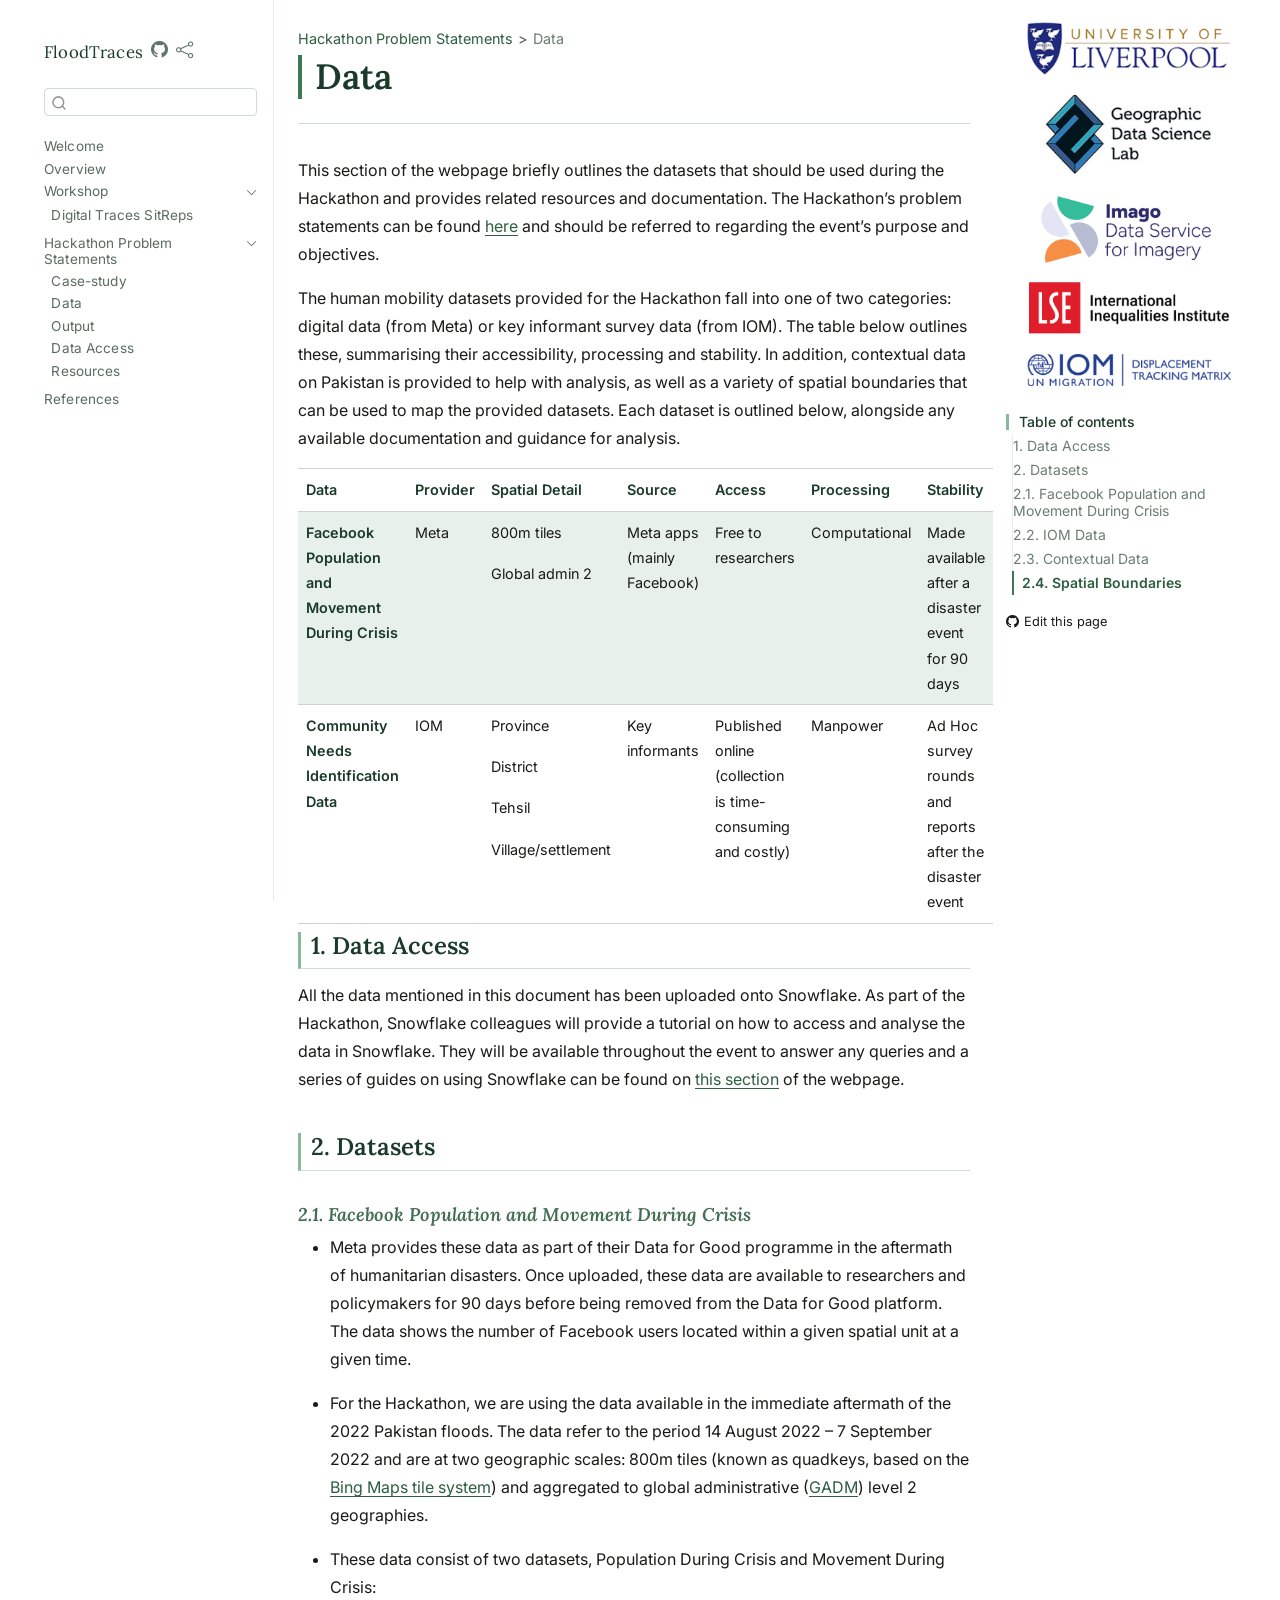
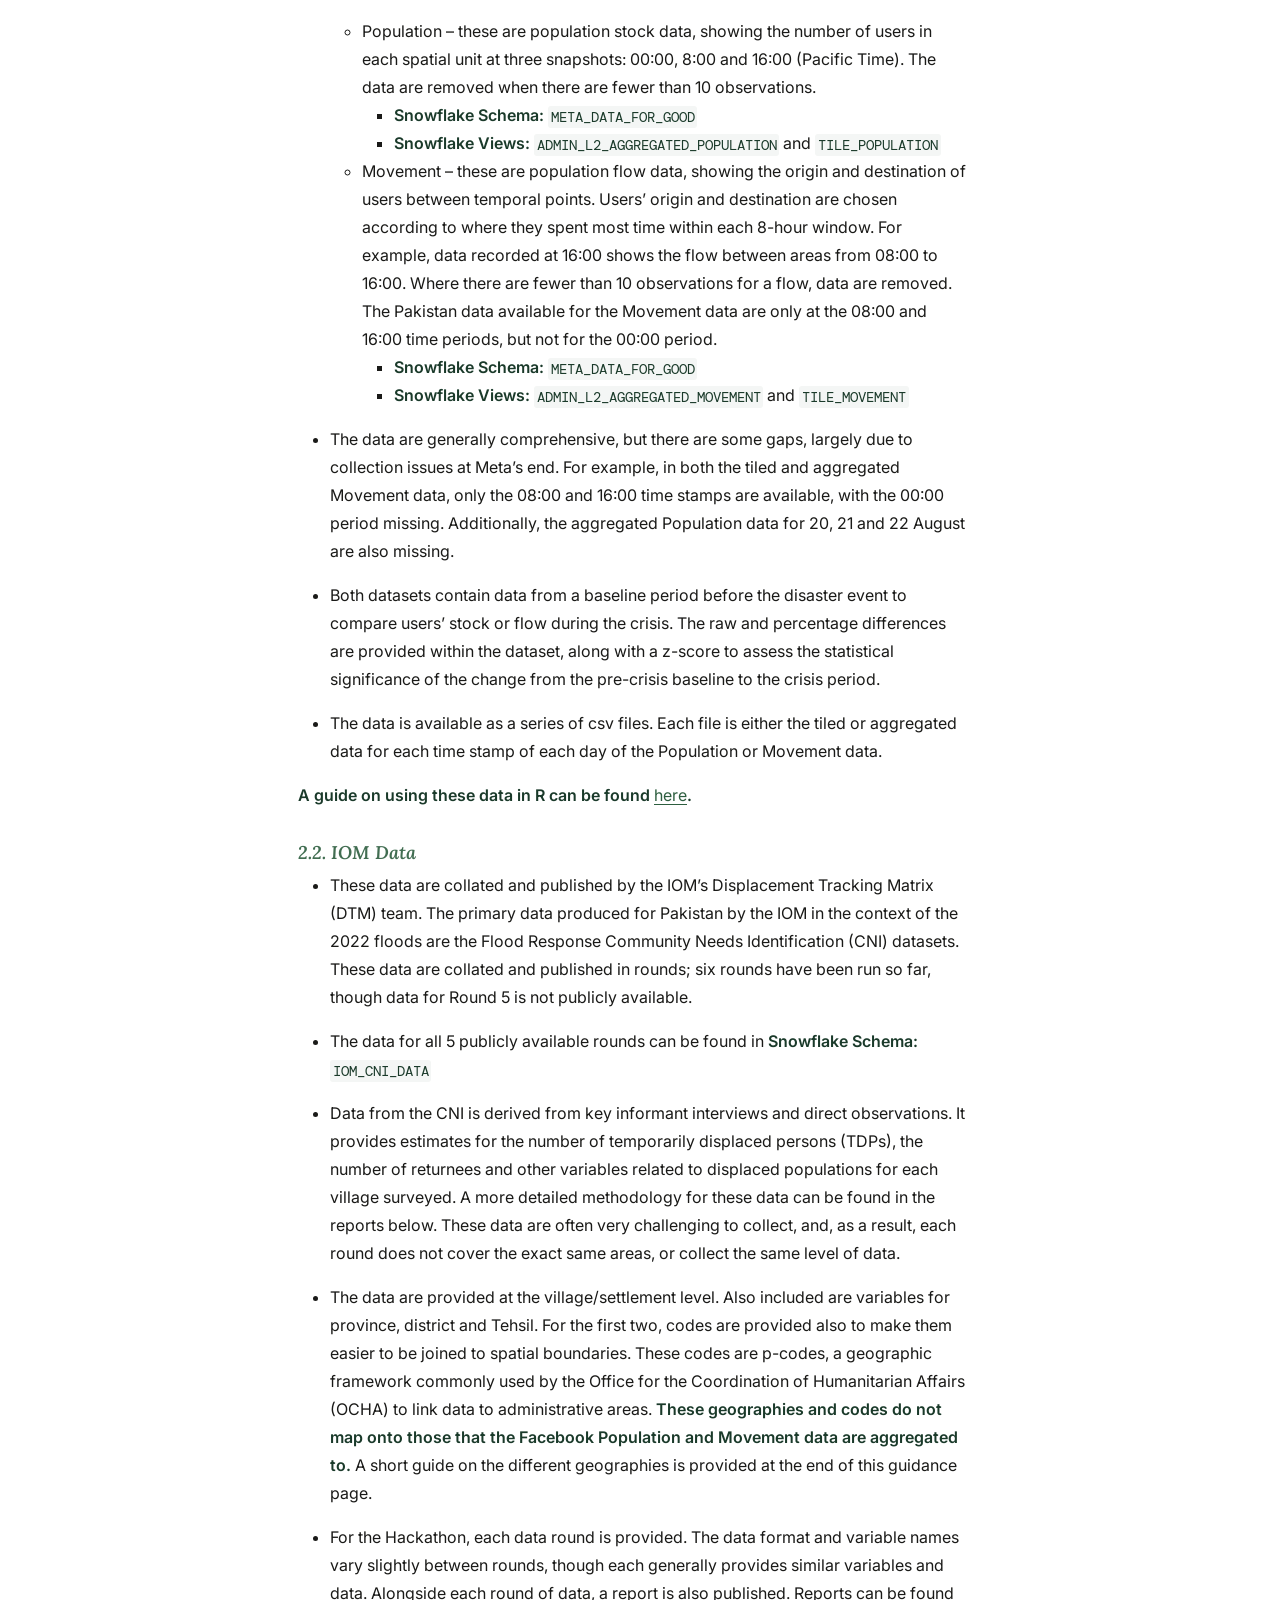
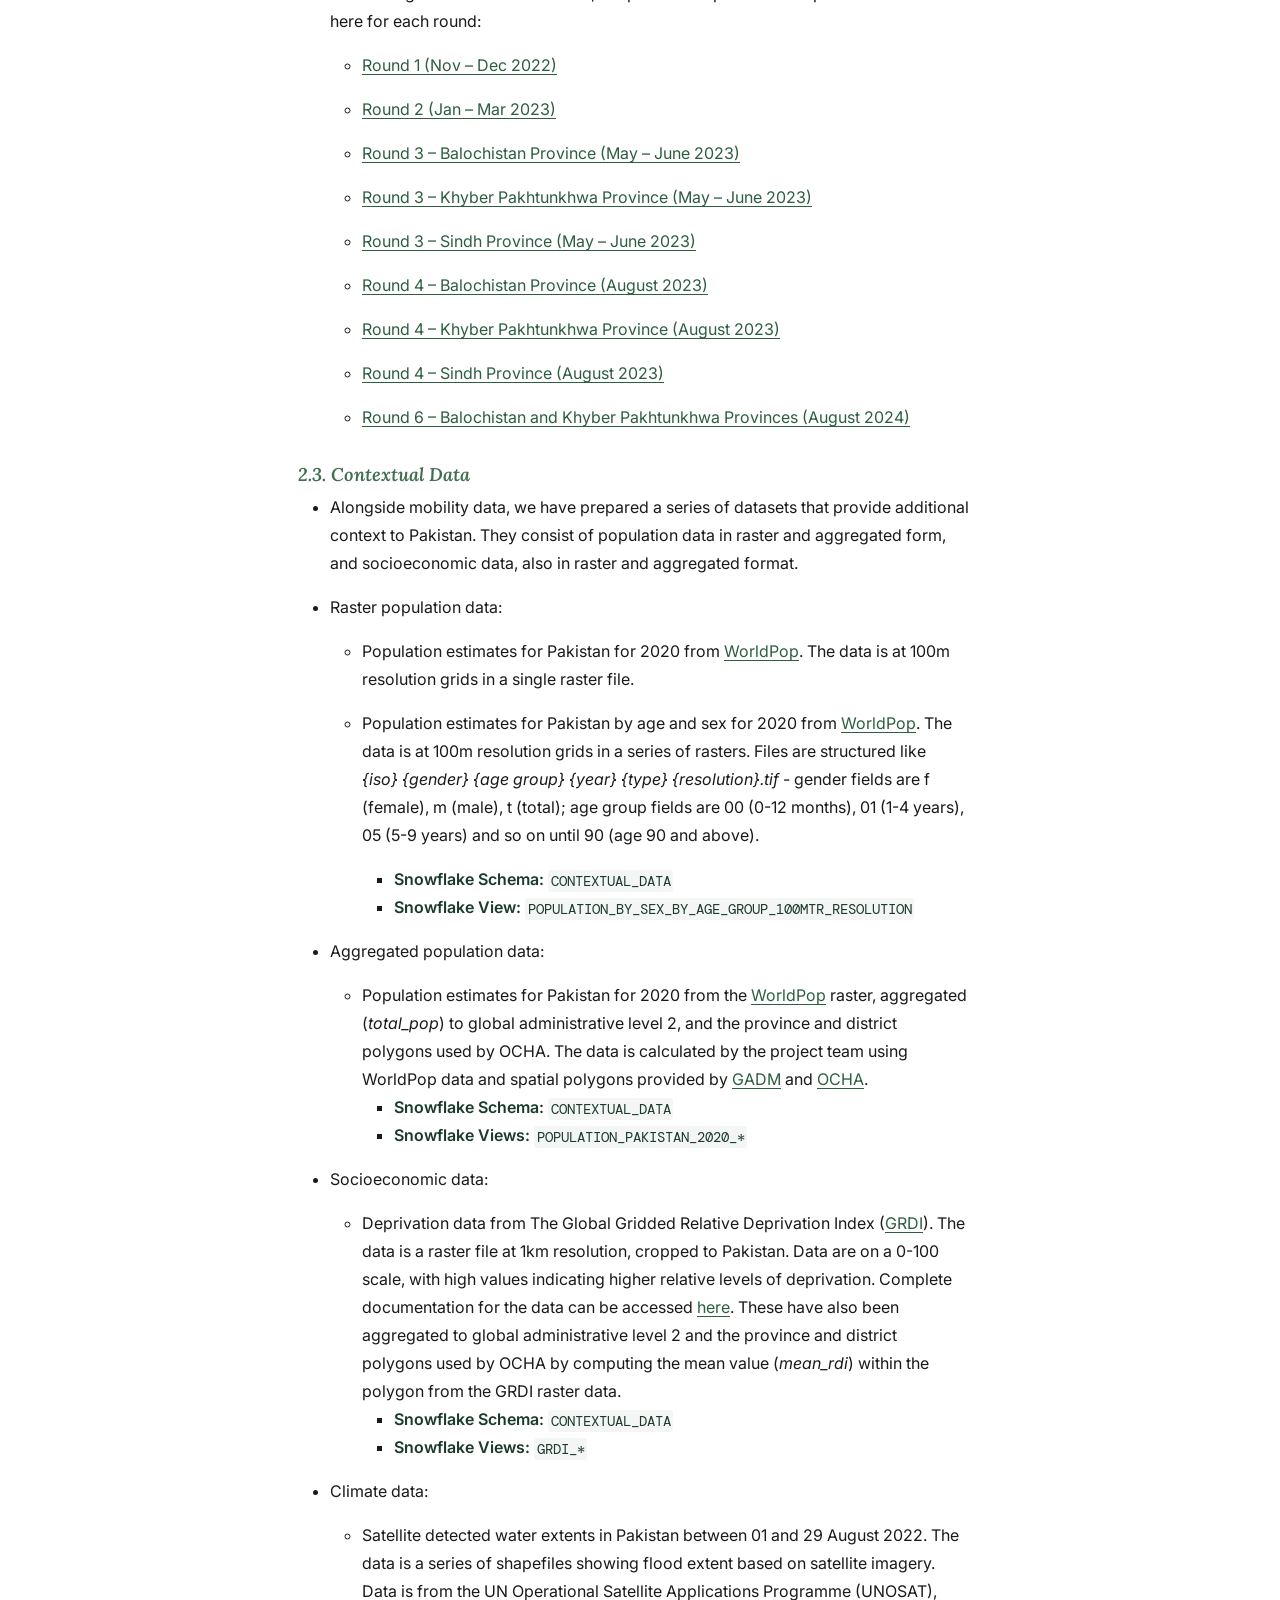
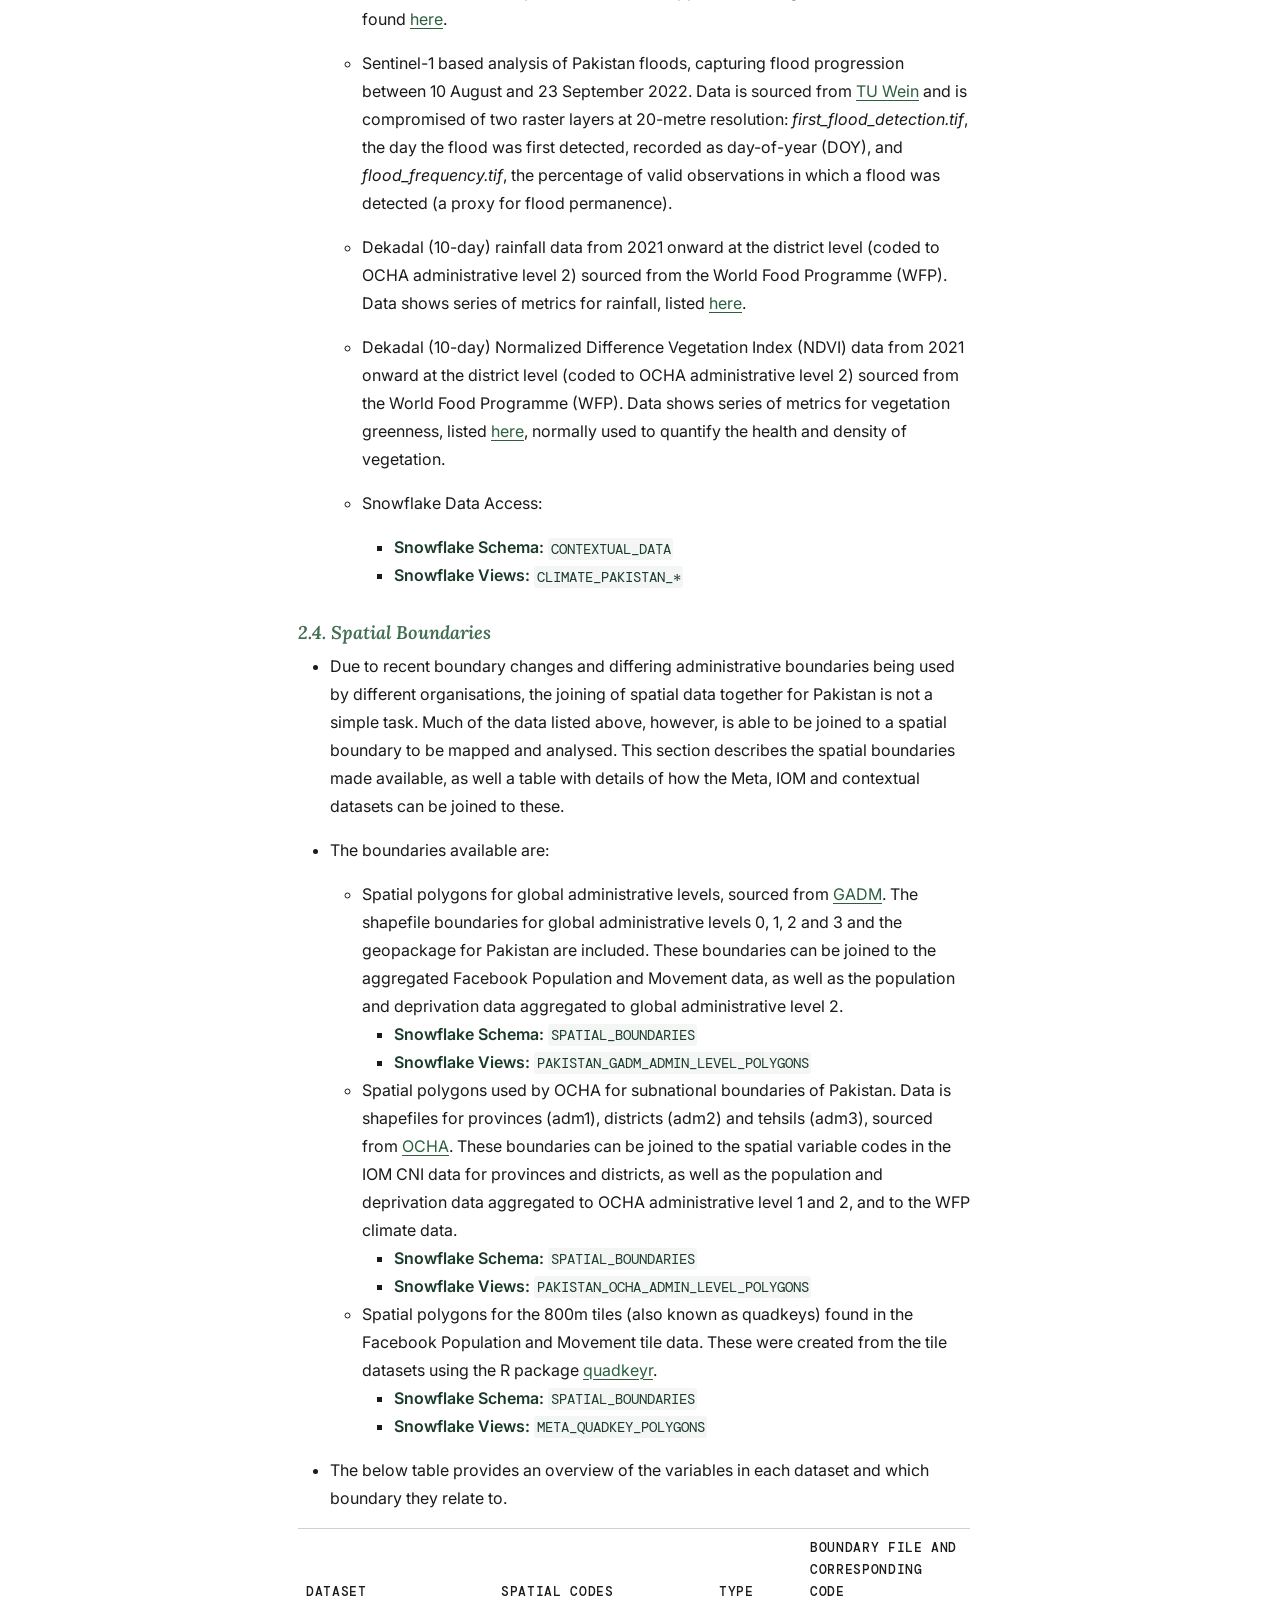
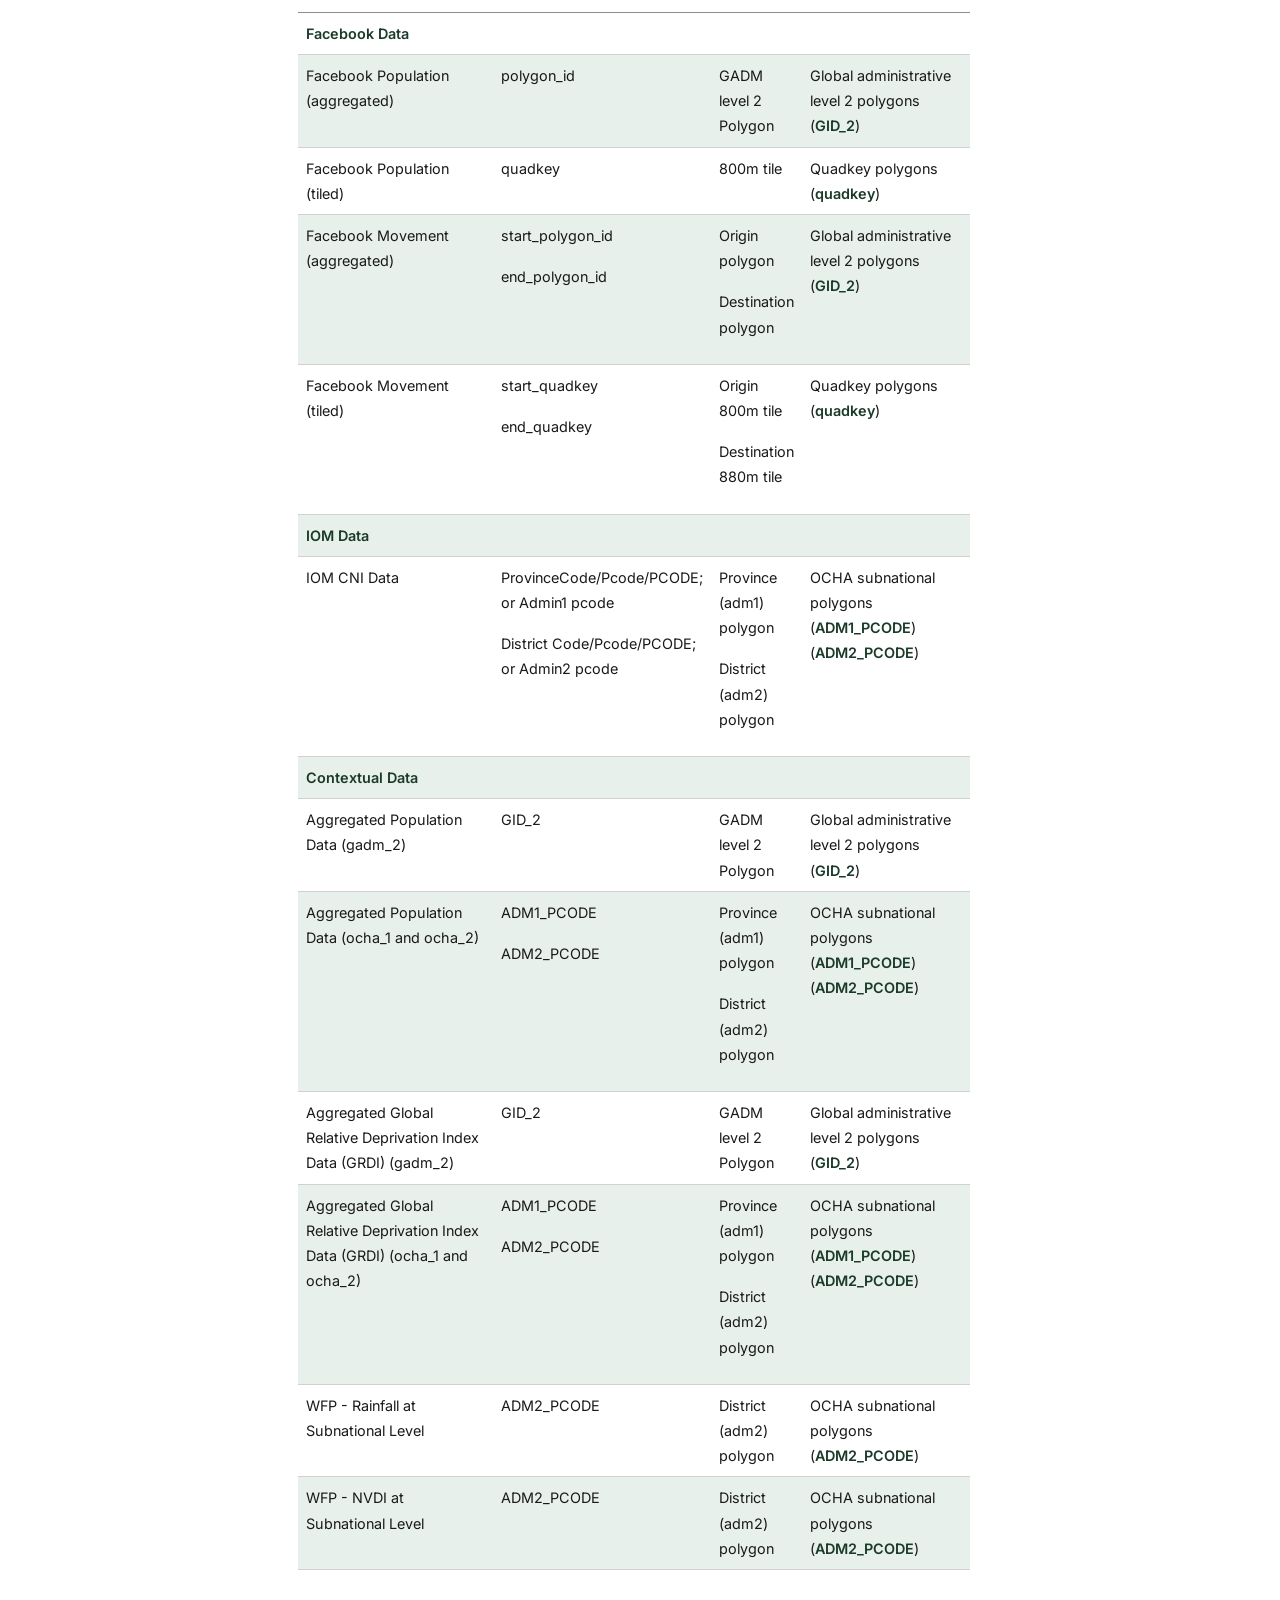
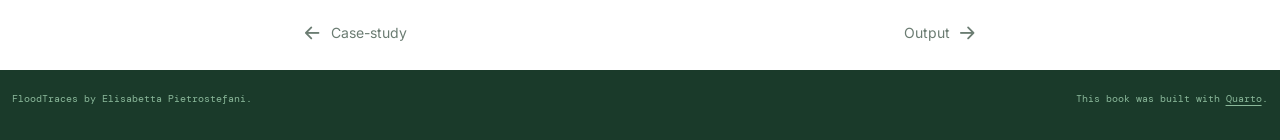
==== commit 955d103f: "content update as of 10.06" ====
--- a/docs/datasets.html
+++ b/docs/datasets.html
@@ -39,10 +39,10 @@
 <script src="site_libs/quarto-html/tippy.umd.min.js"></script>
 <script src="site_libs/quarto-html/anchor.min.js"></script>
 <link href="site_libs/quarto-html/tippy.css" rel="stylesheet">
-<link href="site_libs/quarto-html/quarto-syntax-highlighting-7b89279ff1a6dce999919e0e67d4d9ec.css" rel="stylesheet" id="quarto-text-highlighting-styles">
+<link href="site_libs/quarto-html/quarto-syntax-highlighting-c52cc6ac332300604f7a3b58b2641925.css" rel="stylesheet" id="quarto-text-highlighting-styles">
 <script src="site_libs/bootstrap/bootstrap.min.js"></script>
 <link href="site_libs/bootstrap/bootstrap-icons.css" rel="stylesheet">
-<link href="site_libs/bootstrap/bootstrap-70a47bd5681a7291082a5b9f83d58762.min.css" rel="stylesheet" append-hash="true" id="quarto-bootstrap" data-mode="light">
+<link href="site_libs/bootstrap/bootstrap-e122f509c0ed8659c1ece8467ccce8a9.min.css" rel="stylesheet" append-hash="true" id="quarto-bootstrap" data-mode="light">
 <script id="quarto-search-options" type="application/json">{
   "location": "sidebar",
   "copy-button": false,
@@ -146,16 +146,10 @@
  <span class="menu-text">Overview</span></a>
   </div>
 </li>
-        <li class="sidebar-item">
-  <div class="sidebar-item-container"> 
-  <a href="./workshop.html" class="sidebar-item-text sidebar-link">
- <span class="menu-text">Workshop</span></a>
-  </div>
-</li>
         <li class="sidebar-item sidebar-item-section">
       <div class="sidebar-item-container"> 
-            <a href="./probstatement.html" class="sidebar-item-text sidebar-link">
- <span class="menu-text">Hackathon Problem Statements</span></a>
+            <a href="./workshop.html" class="sidebar-item-text sidebar-link">
+ <span class="menu-text">Workshop</span></a>
           <a class="sidebar-item-toggle text-start" data-bs-toggle="collapse" data-bs-target="#quarto-sidebar-section-1" role="navigation" aria-expanded="true" aria-label="Toggle section">
             <i class="bi bi-chevron-right ms-2"></i>
           </a> 
@@ -163,6 +157,23 @@
       <ul id="quarto-sidebar-section-1" class="collapse list-unstyled sidebar-section depth1 show">  
           <li class="sidebar-item">
   <div class="sidebar-item-container"> 
+  <a href="./researchareas.html" class="sidebar-item-text sidebar-link">
+ <span class="menu-text">Digital Traces SitReps</span></a>
+  </div>
+</li>
+      </ul>
+  </li>
+        <li class="sidebar-item sidebar-item-section">
+      <div class="sidebar-item-container"> 
+            <a href="./probstatement.html" class="sidebar-item-text sidebar-link">
+ <span class="menu-text">Hackathon Problem Statements</span></a>
+          <a class="sidebar-item-toggle text-start" data-bs-toggle="collapse" data-bs-target="#quarto-sidebar-section-2" role="navigation" aria-expanded="true" aria-label="Toggle section">
+            <i class="bi bi-chevron-right ms-2"></i>
+          </a> 
+      </div>
+      <ul id="quarto-sidebar-section-2" class="collapse list-unstyled sidebar-section depth1 show">  
+          <li class="sidebar-item">
+  <div class="sidebar-item-container"> 
   <a href="./casestudy.html" class="sidebar-item-text sidebar-link">
  <span class="menu-text">Case-study</span></a>
   </div>
@@ -181,15 +192,17 @@
 </li>
           <li class="sidebar-item">
   <div class="sidebar-item-container"> 
-  <a href="./researchareas.html" class="sidebar-item-text sidebar-link">
- <span class="menu-text">Digital Traces SitReps</span></a>
+  <a href="./dataaccess.html" class="sidebar-item-text sidebar-link">
+ <span class="menu-text">Data Access</span></a>
+  </div>
+</li>
+          <li class="sidebar-item">
+  <div class="sidebar-item-container"> 
+  <a href="./resources.html" class="sidebar-item-text sidebar-link">
+ <span class="menu-text">Resources</span></a>
   </div>
 </li>
       </ul>
-  </li>
-        <li class="sidebar-item sidebar-item-section">
-      <span class="sidebar-item-text sidebar-link text-start">
- <span class="menu-text">Data Access</span></span>
   </li>
         <li class="sidebar-item">
   <div class="sidebar-item-container"> 
@@ -242,7 +255,7 @@
 </header>
 
 
-<p>This section of the webpage briefly outlines the datasets that should be used during the Hackathon and provides related resources and documentation. The Hackathon’s problem statement can be found <a href="./researchareas.html">here</a> and should be referred to regarding the event’s purpose and objectives.</p>
+<p>This section of the webpage briefly outlines the datasets that should be used during the Hackathon and provides related resources and documentation. The Hackathon’s problem statements can be found <a href="./probstatement.html">here</a> and should be referred to regarding the event’s purpose and objectives.</p>
 <p>The human mobility datasets provided for the Hackathon fall into one of two categories: digital data (from Meta) or key informant survey data (from IOM). The table below outlines these, summarising their accessibility, processing and stability. In addition, contextual data on Pakistan is provided to help with analysis, as well as a variety of spatial boundaries that can be used to map the provided datasets. Each dataset is outlined below, alongside any available documentation and guidance for analysis.</p>
 <table class="caption-top table">
 <colgroup>
--- a/docs/site_libs/quarto-html/quarto-syntax-highlighting-c52cc6ac332300604f7a3b58b2641925.css
+++ b/docs/site_libs/quarto-html/quarto-syntax-highlighting-c52cc6ac332300604f7a3b58b2641925.css
@@ -0,0 +1,236 @@
+/* quarto syntax highlight colors */
+:root {
+  --quarto-hl-ot-color: #003B4F;
+  --quarto-hl-at-color: #657422;
+  --quarto-hl-ss-color: #20794D;
+  --quarto-hl-an-color: #5E5E5E;
+  --quarto-hl-fu-color: #4758AB;
+  --quarto-hl-st-color: #20794D;
+  --quarto-hl-cf-color: #003B4F;
+  --quarto-hl-op-color: #5E5E5E;
+  --quarto-hl-er-color: #AD0000;
+  --quarto-hl-bn-color: #AD0000;
+  --quarto-hl-al-color: #AD0000;
+  --quarto-hl-va-color: #111111;
+  --quarto-hl-bu-color: inherit;
+  --quarto-hl-ex-color: inherit;
+  --quarto-hl-pp-color: #AD0000;
+  --quarto-hl-in-color: #5E5E5E;
+  --quarto-hl-vs-color: #20794D;
+  --quarto-hl-wa-color: #5E5E5E;
+  --quarto-hl-do-color: #5E5E5E;
+  --quarto-hl-im-color: #00769E;
+  --quarto-hl-ch-color: #20794D;
+  --quarto-hl-dt-color: #AD0000;
+  --quarto-hl-fl-color: #AD0000;
+  --quarto-hl-co-color: #5E5E5E;
+  --quarto-hl-cv-color: #5E5E5E;
+  --quarto-hl-cn-color: #8f5902;
+  --quarto-hl-sc-color: #5E5E5E;
+  --quarto-hl-dv-color: #AD0000;
+  --quarto-hl-kw-color: #003B4F;
+}
+
+/* other quarto variables */
+:root {
+  --quarto-font-monospace: "DM Mono", "Fira Mono", monospace;
+}
+
+/* syntax highlight based on Pandoc's rules */
+pre > code.sourceCode > span {
+  color: #003B4F;
+}
+
+code.sourceCode > span {
+  color: #003B4F;
+}
+
+div.sourceCode,
+div.sourceCode pre.sourceCode {
+  color: #003B4F;
+}
+
+/* Normal */
+code span {
+  color: #003B4F;
+}
+
+/* Alert */
+code span.al {
+  color: #AD0000;
+  font-style: inherit;
+}
+
+/* Annotation */
+code span.an {
+  color: #5E5E5E;
+  font-style: inherit;
+}
+
+/* Attribute */
+code span.at {
+  color: #657422;
+  font-style: inherit;
+}
+
+/* BaseN */
+code span.bn {
+  color: #AD0000;
+  font-style: inherit;
+}
+
+/* BuiltIn */
+code span.bu {
+  font-style: inherit;
+}
+
+/* ControlFlow */
+code span.cf {
+  color: #003B4F;
+  font-weight: bold;
+  font-style: inherit;
+}
+
+/* Char */
+code span.ch {
+  color: #20794D;
+  font-style: inherit;
+}
+
+/* Constant */
+code span.cn {
+  color: #8f5902;
+  font-style: inherit;
+}
+
+/* Comment */
+code span.co {
+  color: #5E5E5E;
+  font-style: inherit;
+}
+
+/* CommentVar */
+code span.cv {
+  color: #5E5E5E;
+  font-style: italic;
+}
+
+/* Documentation */
+code span.do {
+  color: #5E5E5E;
+  font-style: italic;
+}
+
+/* DataType */
+code span.dt {
+  color: #AD0000;
+  font-style: inherit;
+}
+
+/* DecVal */
+code span.dv {
+  color: #AD0000;
+  font-style: inherit;
+}
+
+/* Error */
+code span.er {
+  color: #AD0000;
+  font-style: inherit;
+}
+
+/* Extension */
+code span.ex {
+  font-style: inherit;
+}
+
+/* Float */
+code span.fl {
+  color: #AD0000;
+  font-style: inherit;
+}
+
+/* Function */
+code span.fu {
+  color: #4758AB;
+  font-style: inherit;
+}
+
+/* Import */
+code span.im {
+  color: #00769E;
+  font-style: inherit;
+}
+
+/* Information */
+code span.in {
+  color: #5E5E5E;
+  font-style: inherit;
+}
+
+/* Keyword */
+code span.kw {
+  color: #003B4F;
+  font-weight: bold;
+  font-style: inherit;
+}
+
+/* Operator */
+code span.op {
+  color: #5E5E5E;
+  font-style: inherit;
+}
+
+/* Other */
+code span.ot {
+  color: #003B4F;
+  font-style: inherit;
+}
+
+/* Preprocessor */
+code span.pp {
+  color: #AD0000;
+  font-style: inherit;
+}
+
+/* SpecialChar */
+code span.sc {
+  color: #5E5E5E;
+  font-style: inherit;
+}
+
+/* SpecialString */
+code span.ss {
+  color: #20794D;
+  font-style: inherit;
+}
+
+/* String */
+code span.st {
+  color: #20794D;
+  font-style: inherit;
+}
+
+/* Variable */
+code span.va {
+  color: #111111;
+  font-style: inherit;
+}
+
+/* VerbatimString */
+code span.vs {
+  color: #20794D;
+  font-style: inherit;
+}
+
+/* Warning */
+code span.wa {
+  color: #5E5E5E;
+  font-style: italic;
+}
+
+.prevent-inlining {
+  content: "</";
+}
+
+/*# sourceMappingURL=613ec5dd54877da5bb4291ceaacc7f7c.css.map */
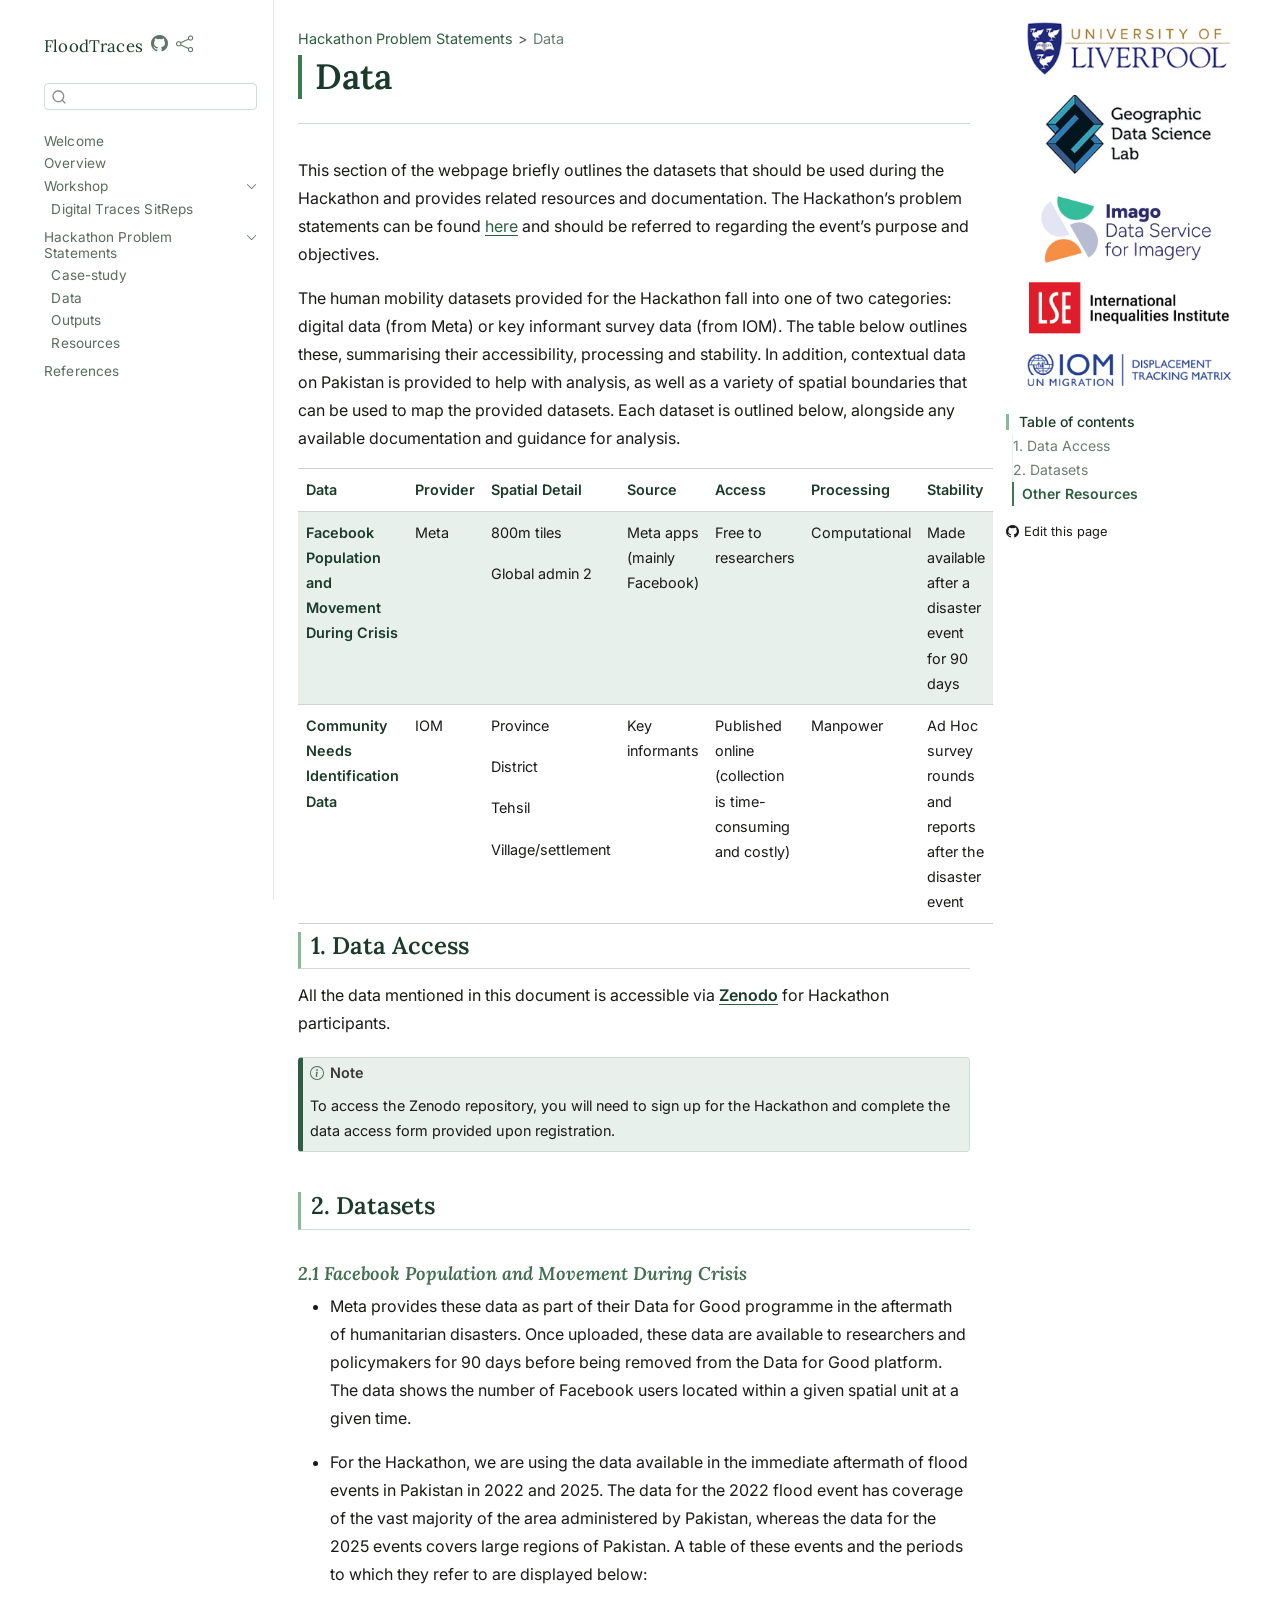
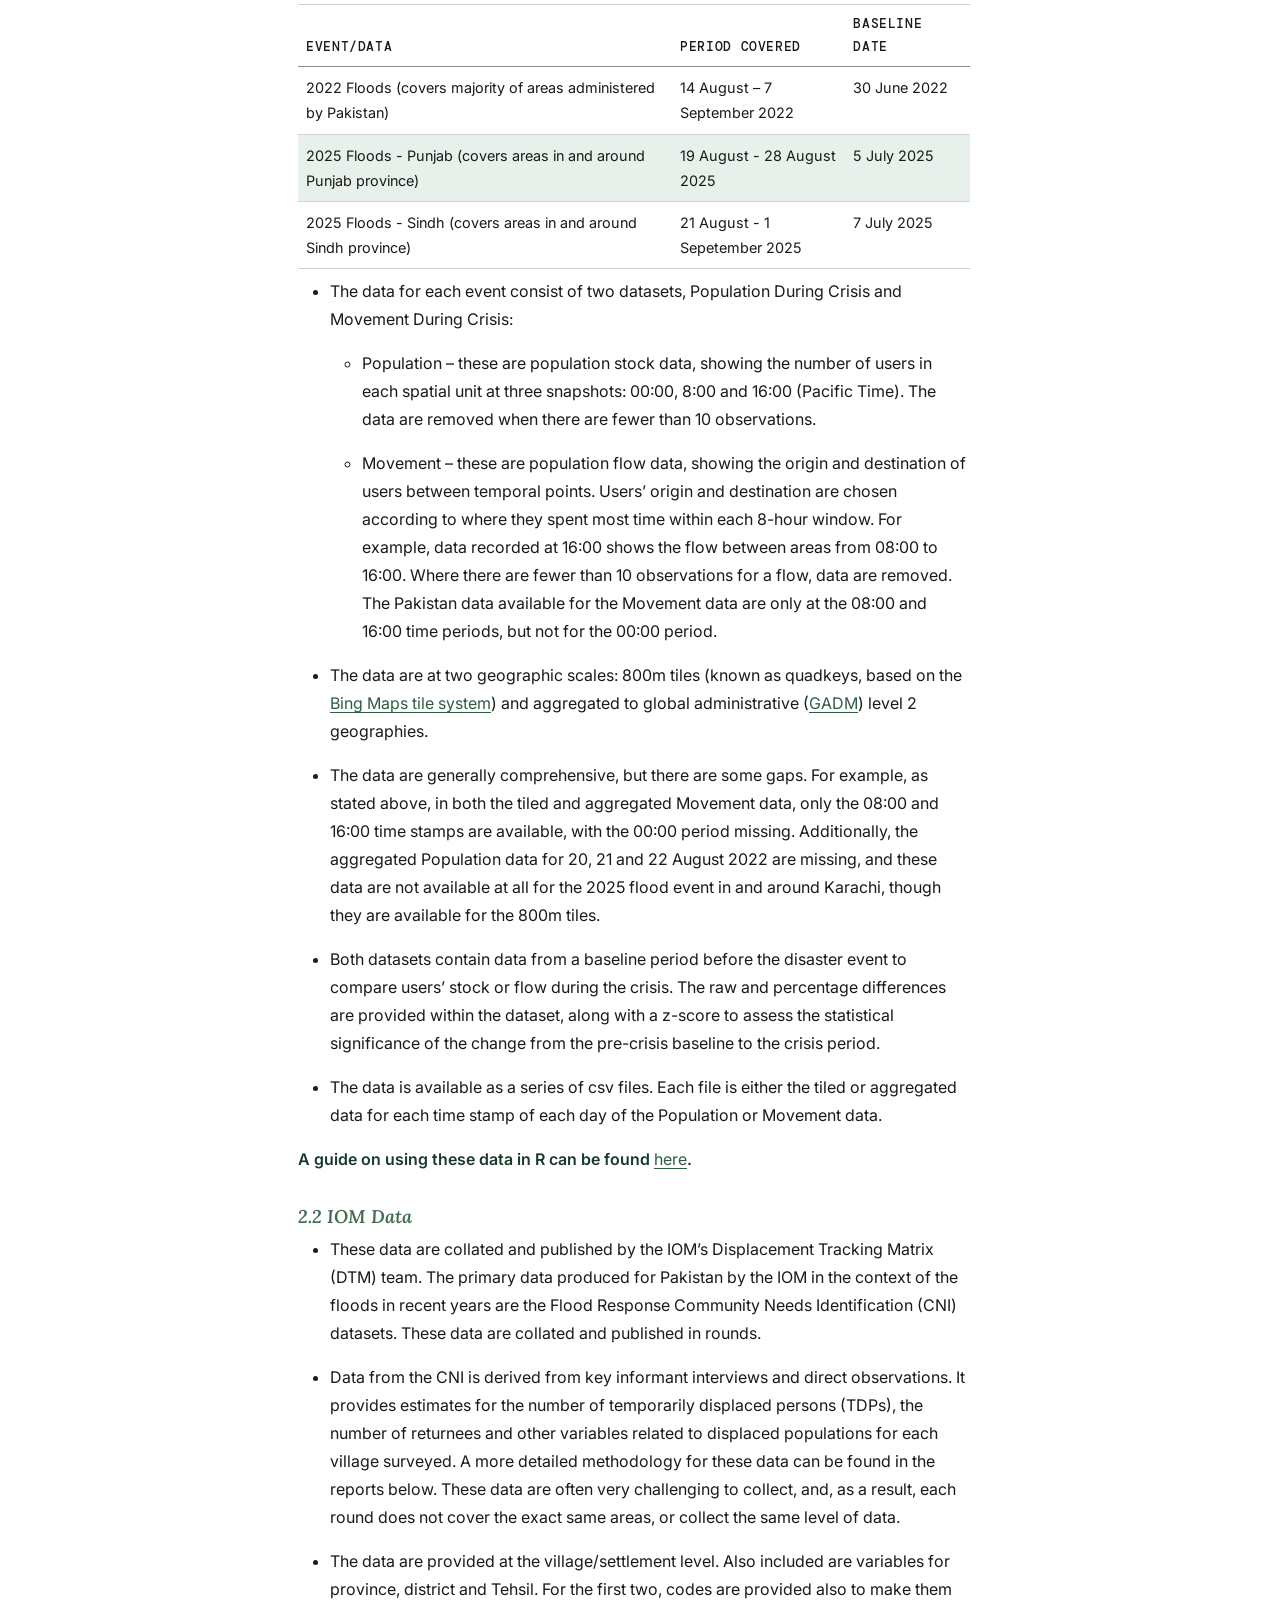
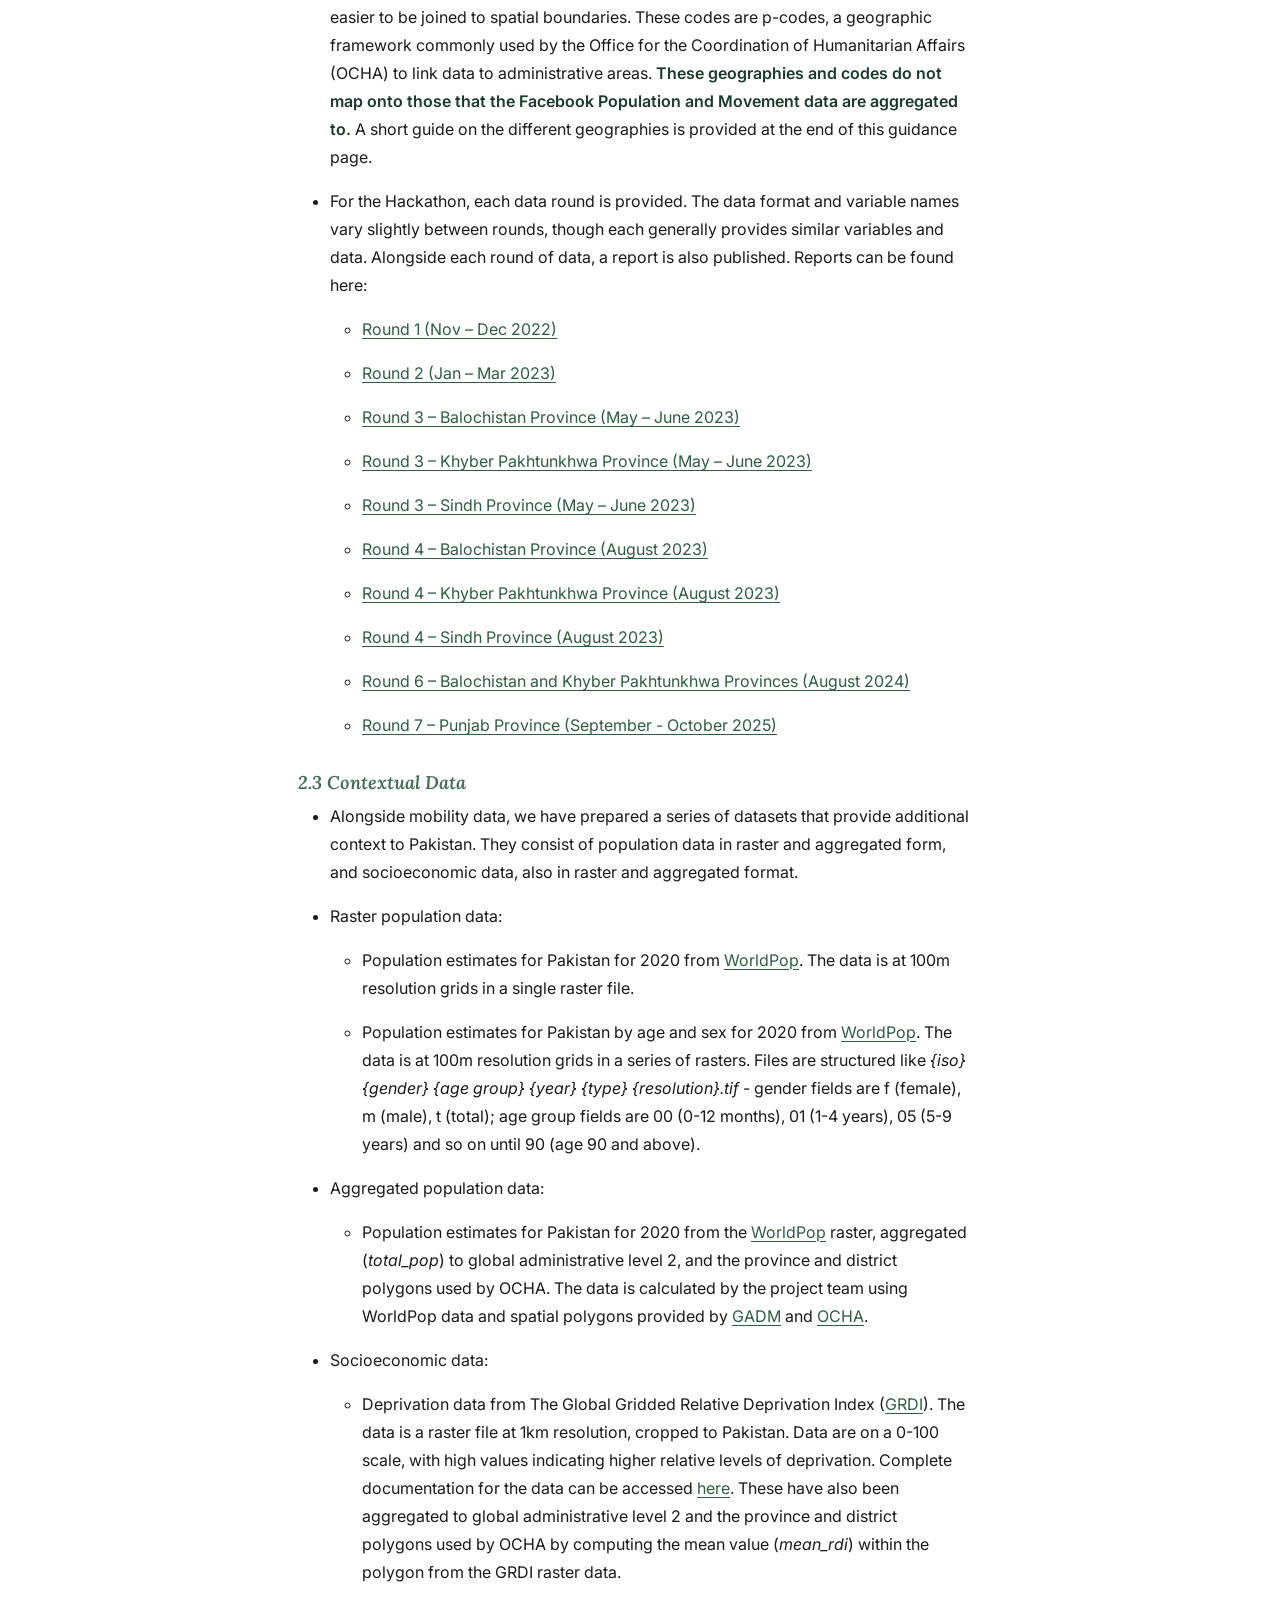
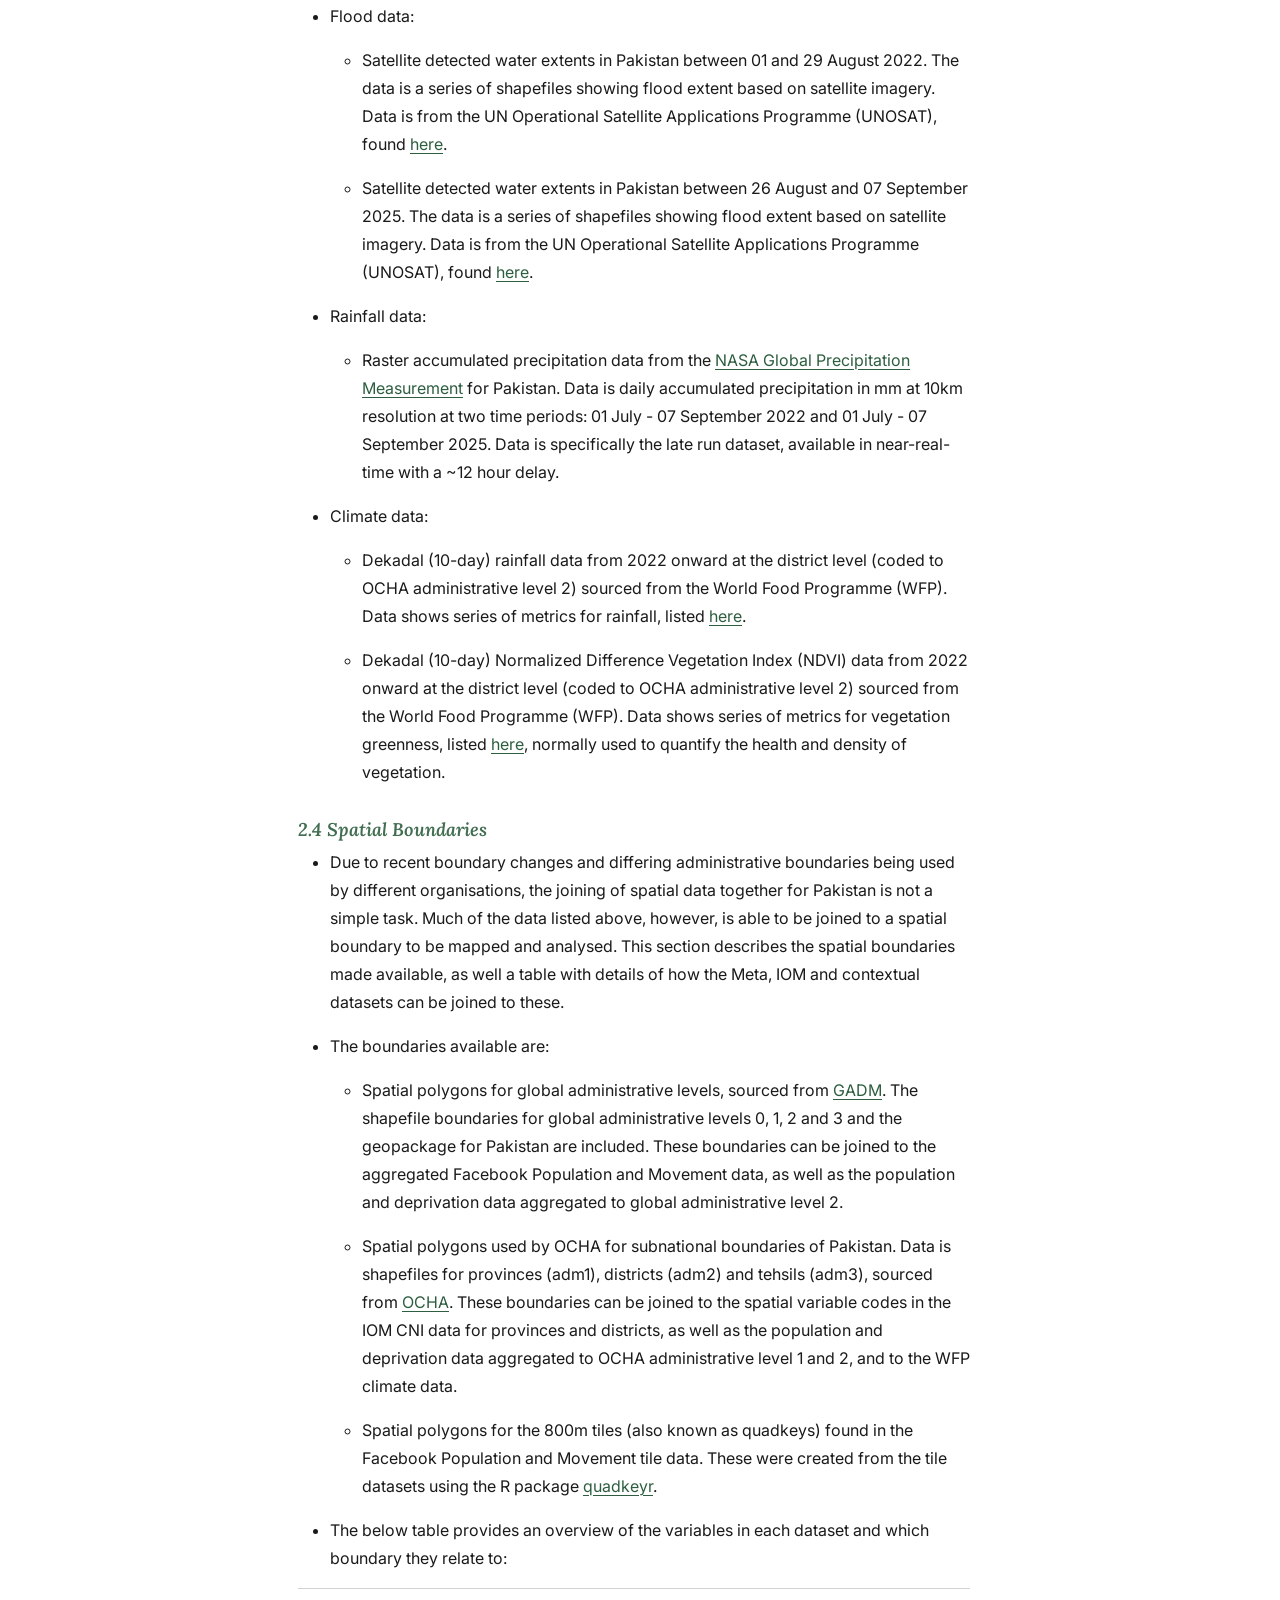
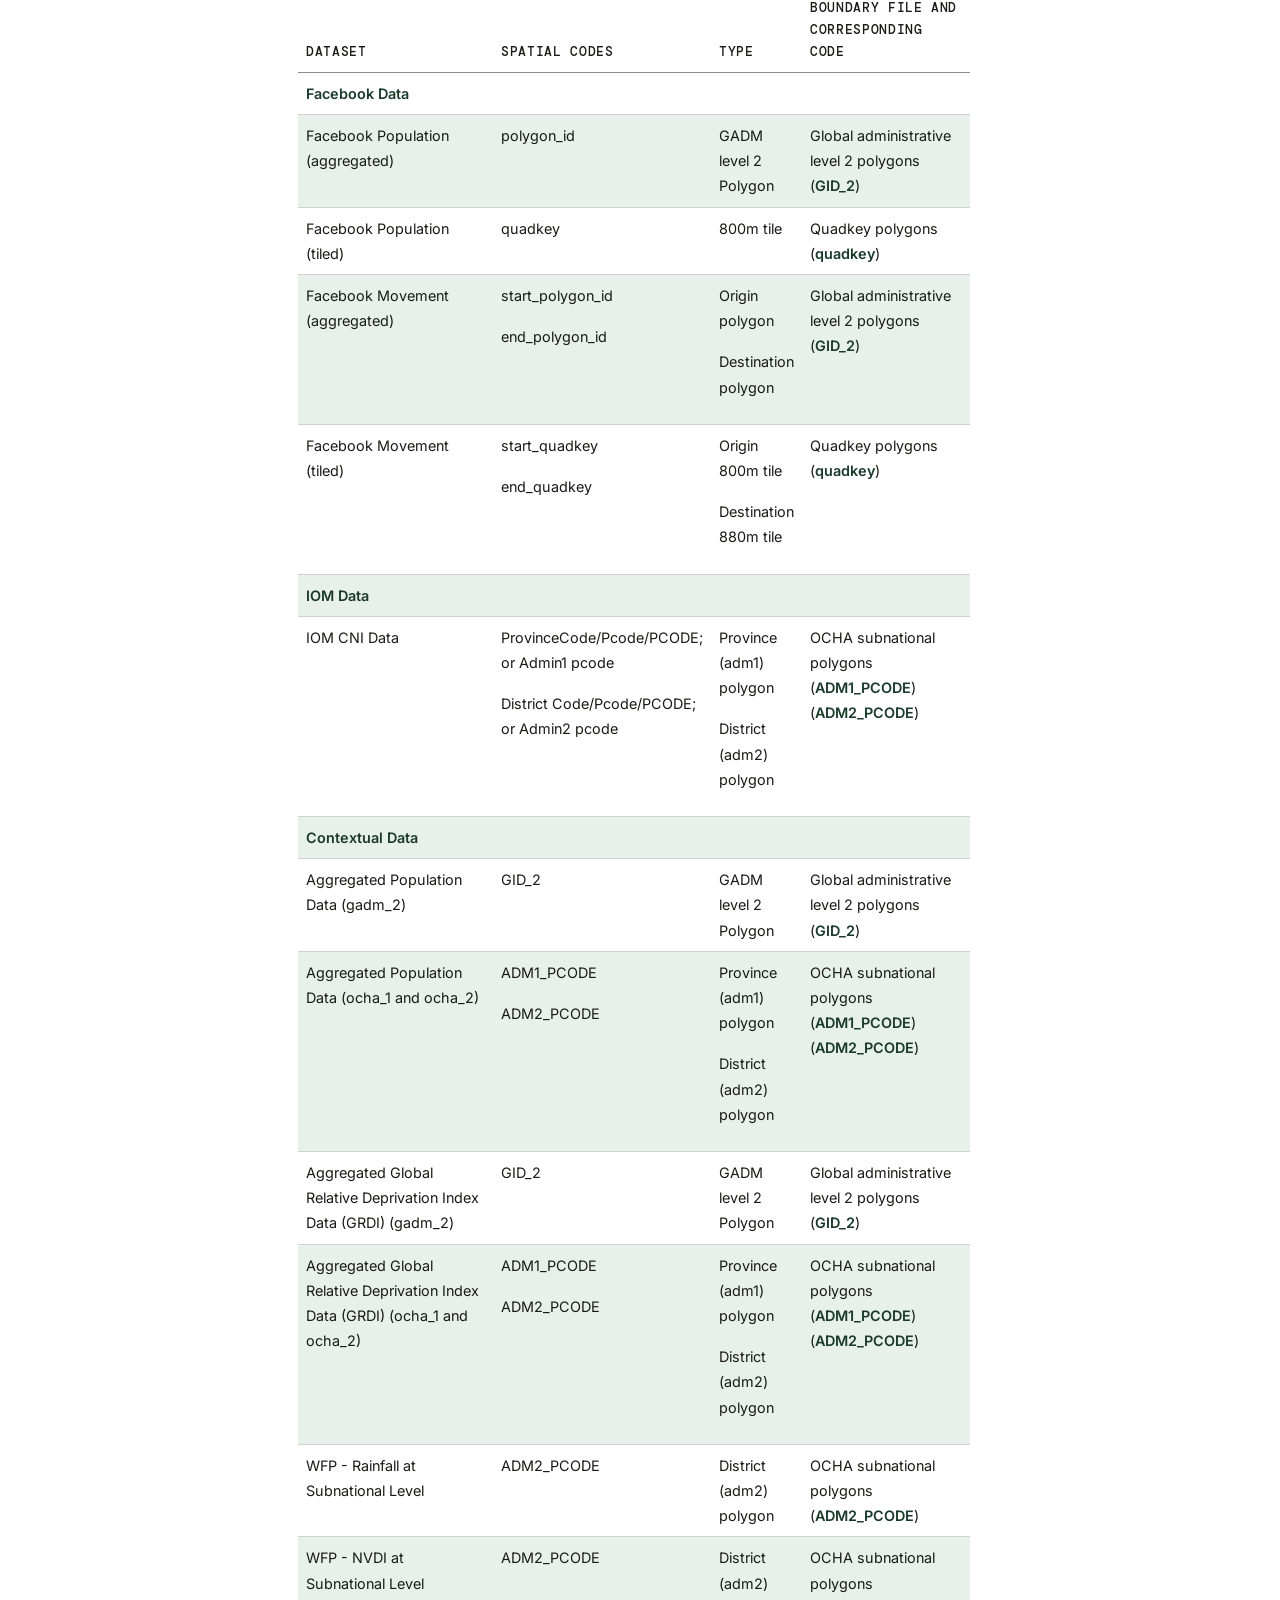
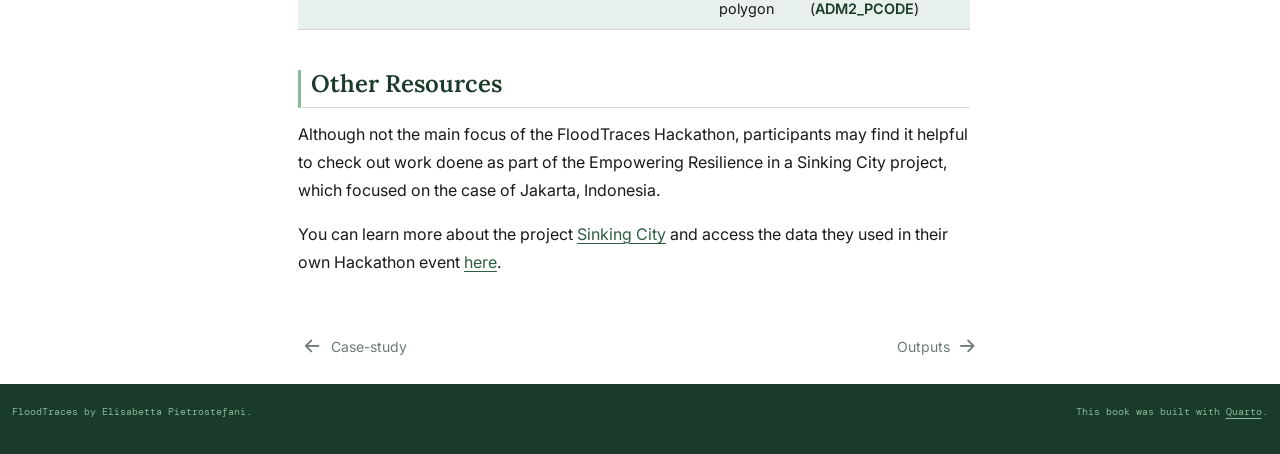
==== commit 60804de5: "small updates datasets" ====
--- a/docs/datasets.html
+++ b/docs/datasets.html
@@ -2,13 +2,16 @@
 <html xmlns="http://www.w3.org/1999/xhtml" lang="en" xml:lang="en"><head>
 
 <meta charset="utf-8">
-<meta name="generator" content="quarto-1.8.25">
+<meta name="generator" content="quarto-1.9.36">
 
 <meta name="viewport" content="width=device-width, initial-scale=1.0, user-scalable=yes">
 
 
 <title>Data – FloodTraces</title>
 <style>
+/* Default styles provided by pandoc.
+** See https://pandoc.org/MANUAL.html#variables-for-html for config info.
+*/
 code{white-space: pre-wrap;}
 span.smallcaps{font-variant: small-caps;}
 div.columns{display: flex; gap: min(4vw, 1.5em);}
@@ -34,15 +37,14 @@
 <link href="./casestudy.html" rel="prev">
 <script src="site_libs/quarto-html/quarto.js" type="module"></script>
 <script src="site_libs/quarto-html/tabsets/tabsets.js" type="module"></script>
-<script src="site_libs/quarto-html/axe/axe-check.js" type="module"></script>
 <script src="site_libs/quarto-html/popper.min.js"></script>
 <script src="site_libs/quarto-html/tippy.umd.min.js"></script>
 <script src="site_libs/quarto-html/anchor.min.js"></script>
 <link href="site_libs/quarto-html/tippy.css" rel="stylesheet">
-<link href="site_libs/quarto-html/quarto-syntax-highlighting-c52cc6ac332300604f7a3b58b2641925.css" rel="stylesheet" id="quarto-text-highlighting-styles">
+<link href="site_libs/quarto-html/quarto-syntax-highlighting-737654a9ec85750b6a1f4449fea8f327.css" rel="stylesheet" id="quarto-text-highlighting-styles">
 <script src="site_libs/bootstrap/bootstrap.min.js"></script>
 <link href="site_libs/bootstrap/bootstrap-icons.css" rel="stylesheet">
-<link href="site_libs/bootstrap/bootstrap-e122f509c0ed8659c1ece8467ccce8a9.min.css" rel="stylesheet" append-hash="true" id="quarto-bootstrap" data-mode="light">
+<link href="site_libs/bootstrap/bootstrap-99d00ab0d9533f89b756c4f97bc18533.min.css" rel="stylesheet" append-hash="true" id="quarto-bootstrap" data-mode="light">
 <script id="quarto-search-options" type="application/json">{
   "location": "sidebar",
   "copy-button": false,
@@ -100,9 +102,7 @@
 <div id="quarto-content" class="quarto-container page-columns page-rows-contents page-layout-article">
 <!-- sidebar -->
   <nav id="quarto-sidebar" class="sidebar collapse collapse-horizontal quarto-sidebar-collapse-item sidebar-navigation floating overflow-auto">
-    <div class="pt-lg-2 mt-2 text-left sidebar-header sidebar-header-stacked">
-      <a href="./index.html" class="sidebar-logo-link">
-      </a>
+    <div class="pt-lg-2 mt-2 text-left sidebar-header">
     <div class="sidebar-title mb-0 py-0">
       <a href="./">FloodTraces</a> 
         <div class="sidebar-tools-main">
@@ -187,13 +187,7 @@
           <li class="sidebar-item">
   <div class="sidebar-item-container"> 
   <a href="./output.html" class="sidebar-item-text sidebar-link">
- <span class="menu-text">Output</span></a>
-  </div>
-</li>
-          <li class="sidebar-item">
-  <div class="sidebar-item-container"> 
-  <a href="./dataaccess.html" class="sidebar-item-text sidebar-link">
- <span class="menu-text">Data Access</span></a>
+ <span class="menu-text">Outputs</span></a>
   </div>
 </li>
           <li class="sidebar-item">
@@ -216,7 +210,7 @@
 <div id="quarto-sidebar-glass" class="quarto-sidebar-collapse-item" data-bs-toggle="collapse" data-bs-target=".quarto-sidebar-collapse-item"></div>
 <!-- margin-sidebar -->
     <div id="quarto-margin-sidebar" class="sidebar margin-sidebar"><div class="quarto-margin-header"><div class="margin-header-item">
-<p><img src=".\logos_web.png" class="img-fluid"></p>
+<p><img src="./logos_web.png" class="img-fluid"></p>
 </div></div>
         <nav id="TOC" role="doc-toc" class="toc-active">
     <h2 id="toc-title">Table of contents</h2>
@@ -225,11 +219,12 @@
   <li><a href="#data-access" id="toc-data-access" class="nav-link active" data-scroll-target="#data-access">1. Data Access</a></li>
   <li><a href="#datasets" id="toc-datasets" class="nav-link" data-scroll-target="#datasets">2. Datasets</a>
   <ul class="collapse">
-  <li><a href="#facebook-population-and-movement-during-crisis" id="toc-facebook-population-and-movement-during-crisis" class="nav-link" data-scroll-target="#facebook-population-and-movement-during-crisis">2.1. Facebook Population and Movement During Crisis</a></li>
-  <li><a href="#iom-data" id="toc-iom-data" class="nav-link" data-scroll-target="#iom-data">2.2. IOM Data</a></li>
-  <li><a href="#contextual-data" id="toc-contextual-data" class="nav-link" data-scroll-target="#contextual-data">2.3. Contextual Data</a></li>
-  <li><a href="#spatial-boundaries" id="toc-spatial-boundaries" class="nav-link" data-scroll-target="#spatial-boundaries">2.4. Spatial Boundaries</a></li>
+  <li><a href="#facebook-population-and-movement-during-crisis" id="toc-facebook-population-and-movement-during-crisis" class="nav-link" data-scroll-target="#facebook-population-and-movement-during-crisis">2.1 Facebook Population and Movement During Crisis</a></li>
+  <li><a href="#iom-data" id="toc-iom-data" class="nav-link" data-scroll-target="#iom-data">2.2 IOM Data</a></li>
+  <li><a href="#contextual-data" id="toc-contextual-data" class="nav-link" data-scroll-target="#contextual-data">2.3 Contextual Data</a></li>
+  <li><a href="#spatial-boundaries" id="toc-spatial-boundaries" class="nav-link" data-scroll-target="#spatial-boundaries">2.4 Spatial Boundaries</a></li>
   </ul></li>
+  <li><a href="#other-resources" id="toc-other-resources" class="nav-link" data-scroll-target="#other-resources">Other Resources</a></li>
   </ul>
 <div class="toc-actions"><ul><li><a href="https://github.com/pietrostefani/pop-displacement-disaster/edit/main/datasets.qmd" class="toc-action"><i class="bi bi-github"></i>Edit this page</a></li></ul></div></nav>
     </div>
@@ -303,42 +298,80 @@
 </table>
 <section id="data-access" class="level2">
 <h2 class="anchored" data-anchor-id="data-access">1. Data Access</h2>
-<p>All the data mentioned in this document has been uploaded onto Snowflake. As part of the Hackathon, Snowflake colleagues will provide a tutorial on how to access and analyse the data in Snowflake. They will be available throughout the event to answer any queries and a series of guides on using Snowflake can be found on <a href="snowflake.qmd">this section</a> of the webpage.</p>
+<p>All the data mentioned in this document is accessible via <a href="https://zenodo.org/records/20728877"><strong>Zenodo</strong></a> for Hackathon participants.</p>
+<div class="callout callout-style-default callout-note callout-titled">
+<div class="callout-header d-flex align-content-center">
+<div class="callout-icon-container">
+<i class="callout-icon"></i>
+</div>
+<div class="callout-title-container flex-fill">
+Note
+</div>
+</div>
+<div class="callout-body-container callout-body">
+<p>To access the Zenodo repository, you will need to sign up for the Hackathon and complete the data access form provided upon registration.</p>
+</div>
+</div>
 </section>
 <section id="datasets" class="level2">
 <h2 class="anchored" data-anchor-id="datasets">2. Datasets</h2>
 <section id="facebook-population-and-movement-during-crisis" class="level3">
-<h3 class="anchored" data-anchor-id="facebook-population-and-movement-during-crisis">2.1. Facebook Population and Movement During Crisis</h3>
+<h3 class="anchored" data-anchor-id="facebook-population-and-movement-during-crisis">2.1 Facebook Population and Movement During Crisis</h3>
 <ul>
 <li><p>Meta provides these data as part of their Data for Good programme in the aftermath of humanitarian disasters. Once uploaded, these data are available to researchers and policymakers for 90 days before being removed from the Data for Good platform. The data shows the number of Facebook users located within a given spatial unit at a given time.</p></li>
-<li><p>For the Hackathon, we are using the data available in the immediate aftermath of the 2022 Pakistan floods. The data refer to the period 14 August 2022 – 7 September 2022 and are at two geographic scales: 800m tiles (known as quadkeys, based on the <a href="https://learn.microsoft.com/en-us/bingmaps/articles/bing-maps-tile-system">Bing Maps tile system</a>) and aggregated to global administrative (<a href="https://gadm.org/data.html">GADM</a>) level 2 geographies.</p></li>
-<li><p>These data consist of two datasets, Population During Crisis and Movement During Crisis:</p>
-<ul>
-<li>Population – these are population stock data, showing the number of users in each spatial unit at three snapshots: 00:00, 8:00 and 16:00 (Pacific Time). The data are removed when there are fewer than 10 observations.
-<ul>
-<li><strong>Snowflake Schema:</strong> <code>META_DATA_FOR_GOOD</code></li>
-<li><strong>Snowflake Views:</strong> <code>ADMIN_L2_AGGREGATED_POPULATION</code> and <code>TILE_POPULATION</code></li>
+<li><p>For the Hackathon, we are using the data available in the immediate aftermath of flood events in Pakistan in 2022 and 2025. The data for the 2022 flood event has coverage of the vast majority of the area administered by Pakistan, whereas the data for the 2025 events covers large regions of Pakistan. A table of these events and the periods to which they refer to are displayed below:</p></li>
+</ul>
+<table class="caption-top table">
+<colgroup>
+<col style="width: 54%">
+<col style="width: 25%">
+<col style="width: 18%">
+</colgroup>
+<thead>
+<tr class="header">
+<th>Event/Data</th>
+<th>Period Covered</th>
+<th>Baseline Date</th>
+</tr>
+</thead>
+<tbody>
+<tr class="odd">
+<td>2022 Floods (covers majority of areas administered by Pakistan)</td>
+<td>14 August – 7 September 2022</td>
+<td>30 June 2022</td>
+</tr>
+<tr class="even">
+<td>2025 Floods - Punjab (covers areas in and around Punjab province)</td>
+<td>19 August - 28 August 2025</td>
+<td>5 July 2025</td>
+</tr>
+<tr class="odd">
+<td>2025 Floods - Sindh (covers areas in and around Sindh province)</td>
+<td>21 August - 1 Sepetember 2025</td>
+<td>7 July 2025</td>
+</tr>
+</tbody>
+</table>
+<ul>
+<li><p>The data for each event consist of two datasets, Population During Crisis and Movement During Crisis:</p>
+<ul>
+<li><p>Population – these are population stock data, showing the number of users in each spatial unit at three snapshots: 00:00, 8:00 and 16:00 (Pacific Time). The data are removed when there are fewer than 10 observations.</p></li>
+<li><p>Movement – these are population flow data, showing the origin and destination of users between temporal points. Users’ origin and destination are chosen according to where they spent most time within each 8-hour window. For example, data recorded at 16:00 shows the flow between areas from 08:00 to 16:00. Where there are fewer than 10 observations for a flow, data are removed. The Pakistan data available for the Movement data are only at the 08:00 and 16:00 time periods, but not for the 00:00 period.</p></li>
 </ul></li>
-<li>Movement – these are population flow data, showing the origin and destination of users between temporal points. Users’ origin and destination are chosen according to where they spent most time within each 8-hour window. For example, data recorded at 16:00 shows the flow between areas from 08:00 to 16:00. Where there are fewer than 10 observations for a flow, data are removed. The Pakistan data available for the Movement data are only at the 08:00 and 16:00 time periods, but not for the 00:00 period.
-<ul>
-<li><strong>Snowflake Schema:</strong> <code>META_DATA_FOR_GOOD</code></li>
-<li><strong>Snowflake Views:</strong> <code>ADMIN_L2_AGGREGATED_MOVEMENT</code> and <code>TILE_MOVEMENT</code></li>
-</ul></li>
-</ul></li>
-<li><p>The data are generally comprehensive, but there are some gaps, largely due to collection issues at Meta’s end. For example, in both the tiled and aggregated Movement data, only the 08:00 and 16:00 time stamps are available, with the 00:00 period missing. Additionally, the aggregated Population data for 20, 21 and 22 August are also missing.</p></li>
+<li><p>The data are at two geographic scales: 800m tiles (known as quadkeys, based on the <a href="https://learn.microsoft.com/en-us/bingmaps/articles/bing-maps-tile-system">Bing Maps tile system</a>) and aggregated to global administrative (<a href="https://gadm.org/data.html">GADM</a>) level 2 geographies.</p></li>
+<li><p>The data are generally comprehensive, but there are some gaps. For example, as stated above, in both the tiled and aggregated Movement data, only the 08:00 and 16:00 time stamps are available, with the 00:00 period missing. Additionally, the aggregated Population data for 20, 21 and 22 August 2022 are missing, and these data are not available at all for the 2025 flood event in and around Karachi, though they are available for the 800m tiles.</p></li>
 <li><p>Both datasets contain data from a baseline period before the disaster event to compare users’ stock or flow during the crisis. The raw and percentage differences are provided within the dataset, along with a z-score to assess the statistical significance of the change from the pre-crisis baseline to the crisis period.</p></li>
 <li><p>The data is available as a series of csv files. Each file is either the tiled or aggregated data for each time stamp of each day of the Population or Movement data.</p></li>
 </ul>
 <p><strong>A guide on using these data in R can be found <a href="https://fcorowe.github.io/dfd4mobility/">here</a>.</strong></p>
 </section>
 <section id="iom-data" class="level3">
-<h3 class="anchored" data-anchor-id="iom-data">2.2. IOM Data</h3>
-<ul>
-<li><p>These data are collated and published by the IOM’s Displacement Tracking Matrix (DTM) team. The primary data produced for Pakistan by the IOM in the context of the 2022 floods are the Flood Response Community Needs Identification (CNI) datasets. These data are collated and published in rounds; six rounds have been run so far, though data for Round 5 is not publicly available.</p></li>
-<li><p>The data for all 5 publicly available rounds can be found in <strong>Snowflake Schema:</strong> <code>IOM_CNI_DATA</code></p></li>
+<h3 class="anchored" data-anchor-id="iom-data">2.2 IOM Data</h3>
+<ul>
+<li><p>These data are collated and published by the IOM’s Displacement Tracking Matrix (DTM) team. The primary data produced for Pakistan by the IOM in the context of the floods in recent years are the Flood Response Community Needs Identification (CNI) datasets. These data are collated and published in rounds.</p></li>
 <li><p>Data from the CNI is derived from key informant interviews and direct observations. It provides estimates for the number of temporarily displaced persons (TDPs), the number of returnees and other variables related to displaced populations for each village surveyed. A more detailed methodology for these data can be found in the reports below. These data are often very challenging to collect, and, as a result, each round does not cover the exact same areas, or collect the same level of data.</p></li>
 <li><p>The data are provided at the village/settlement level. Also included are variables for province, district and Tehsil. For the first two, codes are provided also to make them easier to be joined to spatial boundaries. These codes are p-codes, a geographic framework commonly used by the Office for the Coordination of Humanitarian Affairs (OCHA) to link data to administrative areas. <strong>These geographies and codes do not map onto those that the Facebook Population and Movement data are aggregated to.</strong> A short guide on the different geographies is provided at the end of this guidance page.</p></li>
-<li><p>For the Hackathon, each data round is provided. The data format and variable names vary slightly between rounds, though each generally provides similar variables and data. Alongside each round of data, a report is also published. Reports can be found here for each round:</p>
+<li><p>For the Hackathon, each data round is provided. The data format and variable names vary slightly between rounds, though each generally provides similar variables and data. Alongside each round of data, a report is also published. Reports can be found here:</p>
 <ul>
 <li><p><a href="https://dtm.iom.int/reports/pakistan-flood-response-community-needs-identification-cni-report-round-1-nov-dec-2022">Round 1 (Nov – Dec 2022)</a></p></li>
 <li><p><a href="https://dtm.iom.int/reports/pakistan-flood-response-community-needs-identification-cni-report-round-2-jan-mar-2023">Round 2 (Jan – Mar 2023)</a></p></li>
@@ -349,75 +382,54 @@
 <li><p><a href="https://dtm.iom.int/reports/pakistan-flood-response-community-needs-identification-cni-round-4-khyber-pakhtunkhwa">Round 4 – Khyber Pakhtunkhwa Province (August 2023)</a></p></li>
 <li><p><a href="https://dtm.iom.int/reports/pakistan-flood-response-community-needs-identification-cni-round-4-sindh-province-august">Round 4 – Sindh Province (August 2023)</a></p></li>
 <li><p><a href="https://dtm.iom.int/reports/pakistan-flood-response-community-needs-identification-cni-round-6-balochistan-and-khyber">Round 6 – Balochistan and Khyber Pakhtunkhwa Provinces (August 2024)</a></p></li>
+<li><p><a href="https://dtm.iom.int/reports/pakistan-flood-response-community-needs-identification-cni-report-round-7-punjab-province">Round 7 – Punjab Province (September - October 2025)</a></p></li>
 </ul></li>
 </ul>
 </section>
 <section id="contextual-data" class="level3">
-<h3 class="anchored" data-anchor-id="contextual-data">2.3. Contextual Data</h3>
+<h3 class="anchored" data-anchor-id="contextual-data">2.3 Contextual Data</h3>
 <ul>
 <li><p>Alongside mobility data, we have prepared a series of datasets that provide additional context to Pakistan. They consist of population data in raster and aggregated form, and socioeconomic data, also in raster and aggregated format.</p></li>
 <li><p>Raster population data:</p>
 <ul>
 <li><p>Population estimates for Pakistan for 2020 from <a href="https://data.humdata.org/dataset/8daa1794-a6ad-49fa-9c1e-0e032a90ecdc?force_layout=desktop">WorldPop</a>. The data is at 100m resolution grids in a single raster file.</p></li>
-<li><p>Population estimates for Pakistan by age and sex for 2020 from <a href="https://data.humdata.org/dataset/8daa1794-a6ad-49fa-9c1e-0e032a90ecdc?force_layout=desktop">WorldPop</a>. The data is at 100m resolution grids in a series of rasters. Files are structured like <em>{iso}&nbsp;{gender}&nbsp;{age group}&nbsp;{year}&nbsp;{type}&nbsp;{resolution}.tif</em> - gender fields are f (female), m (male), t (total); age group fields are 00 (0-12 months), 01 (1-4 years), 05 (5-9 years) and so on until 90 (age 90 and above).</p>
-<ul>
-<li><strong>Snowflake Schema:</strong> <code>CONTEXTUAL_DATA</code></li>
-<li><strong>Snowflake View:</strong> <code>POPULATION_BY_SEX_BY_AGE_GROUP_100MTR_RESOLUTION</code></li>
-</ul></li>
+<li><p>Population estimates for Pakistan by age and sex for 2020 from <a href="https://data.humdata.org/dataset/8daa1794-a6ad-49fa-9c1e-0e032a90ecdc?force_layout=desktop">WorldPop</a>. The data is at 100m resolution grids in a series of rasters. Files are structured like <em>{iso} {gender} {age group} {year} {type} {resolution}.tif</em> - gender fields are f (female), m (male), t (total); age group fields are 00 (0-12 months), 01 (1-4 years), 05 (5-9 years) and so on until 90 (age 90 and above).</p></li>
 </ul></li>
 <li><p>Aggregated population data:</p>
 <ul>
-<li>Population estimates for Pakistan for 2020 from the <a href="https://data.humdata.org/dataset/8daa1794-a6ad-49fa-9c1e-0e032a90ecdc?force_layout=desktop">WorldPop</a> raster, aggregated (<em>total_pop</em>) to global administrative level 2, and the province and district polygons used by OCHA. The data is calculated by the project team using WorldPop data and spatial polygons provided by <a href="https://gadm.org/data.html">GADM</a> and <a href="https://data.humdata.org/dataset/cod-ab-pak">OCHA</a>.
-<ul>
-<li><strong>Snowflake Schema:</strong> <code>CONTEXTUAL_DATA</code></li>
-<li><strong>Snowflake Views:</strong> <code>POPULATION_PAKISTAN_2020_*</code></li>
-</ul></li>
+<li>Population estimates for Pakistan for 2020 from the <a href="https://data.humdata.org/dataset/8daa1794-a6ad-49fa-9c1e-0e032a90ecdc?force_layout=desktop">WorldPop</a> raster, aggregated (<em>total_pop</em>) to global administrative level 2, and the province and district polygons used by OCHA. The data is calculated by the project team using WorldPop data and spatial polygons provided by <a href="https://gadm.org/data.html">GADM</a> and <a href="https://data.humdata.org/dataset/cod-ab-pak">OCHA</a>.</li>
 </ul></li>
 <li><p>Socioeconomic data:</p>
 <ul>
-<li>Deprivation data from The Global Gridded Relative Deprivation Index (<a href="https://earth.gov/data-catalog/grdi-v1">GRDI</a>). The data is a raster file at 1km resolution, cropped to Pakistan. Data are on a 0-100 scale, with high values indicating higher relative levels of deprivation. Complete documentation for the data can be accessed <a href="https://sedac.ciesin.columbia.edu/downloads/docs/povmap/povmap-grdi-v1-documentation.pdf">here</a>. These have also been aggregated to global administrative level 2 and the province and district polygons used by OCHA by computing the mean value (<em>mean_rdi</em>) within the polygon from the GRDI raster data.
-<ul>
-<li><strong>Snowflake Schema:</strong> <code>CONTEXTUAL_DATA</code></li>
-<li><strong>Snowflake Views:</strong> <code>GRDI_*</code></li>
+<li>Deprivation data from The Global Gridded Relative Deprivation Index (<a href="https://earth.gov/data-catalog/grdi-v1">GRDI</a>). The data is a raster file at 1km resolution, cropped to Pakistan. Data are on a 0-100 scale, with high values indicating higher relative levels of deprivation. Complete documentation for the data can be accessed <a href="https://sedac.ciesin.columbia.edu/downloads/docs/povmap/povmap-grdi-v1-documentation.pdf">here</a>. These have also been aggregated to global administrative level 2 and the province and district polygons used by OCHA by computing the mean value (<em>mean_rdi</em>) within the polygon from the GRDI raster data.</li>
 </ul></li>
+<li><p>Flood data:</p>
+<ul>
+<li><p>Satellite detected water extents in Pakistan between 01 and 29 August 2022. The data is a series of shapefiles showing flood extent based on satellite imagery. Data is from the UN Operational Satellite Applications Programme (UNOSAT), found <a href="https://data.humdata.org/dataset/satellite-detected-water-extents-between-01-and-29-august-2022-over-pakistan">here</a>.</p></li>
+<li><p>Satellite detected water extents in Pakistan between 26 August and 07 September 2025. The data is a series of shapefiles showing flood extent based on satellite imagery. Data is from the UN Operational Satellite Applications Programme (UNOSAT), found <a href="https://data.humdata.org/dataset/satellite-detected-water-extents-from-26-august-to-7-september-2025-over-pakistan">here</a>.</p></li>
+</ul></li>
+<li><p>Rainfall data:</p>
+<ul>
+<li>Raster accumulated precipitation data from the <a href="https://gpm.nasa.gov/">NASA Global Precipitation Measurement</a> for Pakistan. Data is daily accumulated precipitation in mm at 10km resolution at two time periods: 01 July - 07 September 2022 and 01 July - 07 September 2025. Data is specifically the late run dataset, available in near-real-time with a ~12 hour delay.&nbsp;</li>
 </ul></li>
 <li><p>Climate data:</p>
 <ul>
-<li><p>Satellite detected water extents in Pakistan between 01 and 29 August 2022. The data is a series of shapefiles showing flood extent based on satellite imagery. Data is from the UN Operational Satellite Applications Programme (UNOSAT), found <a href="https://data.humdata.org/dataset/satellite-detected-water-extents-between-01-and-29-august-2022-over-pakistan">here</a>.</p></li>
-<li><p>Sentinel-1 based analysis of Pakistan floods, capturing flood progression between 10 August and 23 September 2022. Data is sourced from <a href="https://researchdata.tuwien.at/records/zvvmh-nan78">TU Wein</a> and is compromised of two raster layers at 20-metre resolution: <em>first_flood_detection.tif</em>, the day the flood was first detected, recorded as day-of-year (DOY), and <em>flood_frequency.tif</em>, the percentage of valid observations in which a flood was detected (a proxy for flood permanence).</p></li>
-<li><p>Dekadal (10-day) rainfall data from 2021 onward at the district level (coded to OCHA administrative level 2) sourced from the World Food Programme (WFP). Data shows series of metrics for rainfall, listed <a href="https://data.humdata.org/dataset/pak-rainfall-subnational">here</a>.</p></li>
-<li><p>Dekadal (10-day) Normalized Difference Vegetation Index (NDVI) data from 2021 onward at the district level (coded to OCHA administrative level 2) sourced from the World Food Programme (WFP). Data shows series of metrics for vegetation greenness, listed <a href="https://data.humdata.org/dataset/pak-ndvi-subnational">here</a>, normally used to quantify the health and density of vegetation.</p></li>
-<li><p>Snowflake Data Access:</p>
-<ul>
-<li><strong>Snowflake Schema:</strong> <code>CONTEXTUAL_DATA</code></li>
-<li><strong>Snowflake Views:</strong> <code>CLIMATE_PAKISTAN_*</code></li>
-</ul></li>
+<li><p>Dekadal (10-day) rainfall data from 2022 onward at the district level (coded to OCHA administrative level 2) sourced from the World Food Programme (WFP). Data shows series of metrics for rainfall, listed <a href="https://data.humdata.org/dataset/pak-rainfall-subnational">here</a>.</p></li>
+<li><p>Dekadal (10-day) Normalized Difference Vegetation Index (NDVI) data from 2022 onward at the district level (coded to OCHA administrative level 2) sourced from the World Food Programme (WFP). Data shows series of metrics for vegetation greenness, listed <a href="https://data.humdata.org/dataset/pak-ndvi-subnational">here</a>, normally used to quantify the health and density of vegetation.</p></li>
 </ul></li>
 </ul>
 </section>
 <section id="spatial-boundaries" class="level3">
-<h3 class="anchored" data-anchor-id="spatial-boundaries">2.4. Spatial Boundaries</h3>
+<h3 class="anchored" data-anchor-id="spatial-boundaries">2.4 Spatial Boundaries</h3>
 <ul>
 <li><p>Due to recent boundary changes and differing administrative boundaries being used by different organisations, the joining of spatial data together for Pakistan is not a simple task. Much of the data listed above, however, is able to be joined to a spatial boundary to be mapped and analysed. This section describes the spatial boundaries made available, as well a table with details of how the Meta, IOM and contextual datasets can be joined to these.</p></li>
 <li><p>The boundaries available are:</p>
 <ul>
-<li>Spatial polygons for global administrative levels, sourced from <a href="https://gadm.org/data.html">GADM</a>. The shapefile boundaries for global administrative levels 0, 1, 2 and 3 and the geopackage for Pakistan are included. These boundaries can be joined to the aggregated Facebook Population and Movement data, as well as the population and deprivation data aggregated to global administrative level 2.
-<ul>
-<li><strong>Snowflake Schema:</strong> <code>SPATIAL_BOUNDARIES</code></li>
-<li><strong>Snowflake Views:</strong> <code>PAKISTAN_GADM_ADMIN_LEVEL_POLYGONS</code></li>
+<li><p>Spatial polygons for global administrative levels, sourced from <a href="https://gadm.org/data.html">GADM</a>. The shapefile boundaries for global administrative levels 0, 1, 2 and 3 and the geopackage for Pakistan are included. These boundaries can be joined to the aggregated Facebook Population and Movement data, as well as the population and deprivation data aggregated to global administrative level 2.</p></li>
+<li><p>Spatial polygons used by OCHA for subnational boundaries of Pakistan. Data is shapefiles for provinces (adm1), districts (adm2) and tehsils (adm3), sourced from <a href="https://data.humdata.org/dataset/cod-ab-pak">OCHA</a>. These boundaries can be joined to the spatial variable codes in the IOM CNI data for provinces and districts, as well as the population and deprivation data aggregated to OCHA administrative level 1 and 2, and to the WFP climate data.</p></li>
+<li><p>Spatial polygons for the 800m tiles (also known as quadkeys) found in the Facebook Population and Movement tile data. These were created from the tile datasets using the R package <a href="https://docs.ropensci.org/quadkeyr/articles/quadkey_to_sf_conversion.html">quadkeyr</a>.</p></li>
 </ul></li>
-<li>Spatial polygons used by OCHA for subnational boundaries of Pakistan. Data is shapefiles for provinces (adm1), districts (adm2) and tehsils (adm3), sourced from <a href="https://data.humdata.org/dataset/cod-ab-pak">OCHA</a>. These boundaries can be joined to the spatial variable codes in the IOM CNI data for provinces and districts, as well as the population and deprivation data aggregated to OCHA administrative level 1 and 2, and to the WFP climate data.
-<ul>
-<li><strong>Snowflake Schema:</strong> <code>SPATIAL_BOUNDARIES</code></li>
-<li><strong>Snowflake Views:</strong> <code>PAKISTAN_OCHA_ADMIN_LEVEL_POLYGONS</code></li>
-</ul></li>
-<li>Spatial polygons for the 800m tiles (also known as quadkeys) found in the Facebook Population and Movement tile data. These were created from the tile datasets using the R package <a href="https://docs.ropensci.org/quadkeyr/articles/quadkey_to_sf_conversion.html">quadkeyr</a>.
-<ul>
-<li><strong>Snowflake Schema:</strong> <code>SPATIAL_BOUNDARIES</code></li>
-<li><strong>Snowflake Views:</strong> <code>META_QUADKEY_POLYGONS</code></li>
-</ul></li>
-</ul></li>
-<li><p>The below table provides an overview of the variables in each dataset and which boundary they relate to.</p></li>
+<li><p>The below table provides an overview of the variables in each dataset and which boundary they relate to:</p></li>
 </ul>
 <table class="caption-top table">
 <colgroup>
@@ -531,9 +543,14 @@
 </tr>
 </tbody>
 </table>
-
-
 </section>
+</section>
+<section id="other-resources" class="level2">
+<h2 class="anchored" data-anchor-id="other-resources">Other Resources</h2>
+<p>Although not the main focus of the FloodTraces Hackathon, participants may find it helpful to check out work doene as part of the Empowering Resilience in a Sinking City project, which focused on the case of Jakarta, Indonesia.</p>
+<p>You can learn more about the project <a href="https://www.sinking-city.com/about">Sinking City</a> and access the data they used in their own Hackathon event <a href="https://zenodo.org/records/19456870">here</a>.</p>
+
+
 </section>
 
 </main> <!-- /main -->
@@ -944,8 +961,8 @@
       </a>          
   </div>
   <div class="nav-page nav-page-next">
-      <a href="./output.html" class="pagination-link" aria-label="Output">
-        <span class="nav-page-text">Output</span> <i class="bi bi-arrow-right-short"></i>
+      <a href="./output.html" class="pagination-link" aria-label="Outputs">
+        <span class="nav-page-text">Outputs</span> <i class="bi bi-arrow-right-short"></i>
       </a>
   </div>
 </nav>
--- a/docs/site_libs/quarto-html/quarto-syntax-highlighting-737654a9ec85750b6a1f4449fea8f327.css
+++ b/docs/site_libs/quarto-html/quarto-syntax-highlighting-737654a9ec85750b6a1f4449fea8f327.css
@@ -0,0 +1,236 @@
+/* quarto syntax highlight colors */
+:root {
+  --quarto-hl-ot-color: #003B4F;
+  --quarto-hl-at-color: #657422;
+  --quarto-hl-ss-color: #20794D;
+  --quarto-hl-an-color: #5E5E5E;
+  --quarto-hl-fu-color: #4758AB;
+  --quarto-hl-st-color: #20794D;
+  --quarto-hl-cf-color: #003B4F;
+  --quarto-hl-op-color: #5E5E5E;
+  --quarto-hl-er-color: #AD0000;
+  --quarto-hl-bn-color: #AD0000;
+  --quarto-hl-al-color: #AD0000;
+  --quarto-hl-va-color: #111111;
+  --quarto-hl-bu-color: inherit;
+  --quarto-hl-ex-color: inherit;
+  --quarto-hl-pp-color: #AD0000;
+  --quarto-hl-in-color: #5E5E5E;
+  --quarto-hl-vs-color: #20794D;
+  --quarto-hl-wa-color: #5E5E5E;
+  --quarto-hl-do-color: #5E5E5E;
+  --quarto-hl-im-color: #00769E;
+  --quarto-hl-ch-color: #20794D;
+  --quarto-hl-dt-color: #AD0000;
+  --quarto-hl-fl-color: #AD0000;
+  --quarto-hl-co-color: #5E5E5E;
+  --quarto-hl-cv-color: #5E5E5E;
+  --quarto-hl-cn-color: #8f5902;
+  --quarto-hl-sc-color: #5E5E5E;
+  --quarto-hl-dv-color: #AD0000;
+  --quarto-hl-kw-color: #003B4F;
+}
+
+/* other quarto variables */
+:root {
+  --quarto-font-monospace: "DM Mono", "Fira Mono", monospace;
+}
+
+/* syntax highlight based on Pandoc's rules */
+pre > code.sourceCode > span {
+  color: #003B4F;
+}
+
+code.sourceCode > span {
+  color: #003B4F;
+}
+
+div.sourceCode,
+div.sourceCode pre.sourceCode {
+  color: #003B4F;
+}
+
+/* Normal */
+code span {
+  color: #003B4F;
+}
+
+/* Alert */
+code span.al {
+  color: #AD0000;
+  font-style: inherit;
+}
+
+/* Annotation */
+code span.an {
+  color: #5E5E5E;
+  font-style: inherit;
+}
+
+/* Attribute */
+code span.at {
+  color: #657422;
+  font-style: inherit;
+}
+
+/* BaseN */
+code span.bn {
+  color: #AD0000;
+  font-style: inherit;
+}
+
+/* BuiltIn */
+code span.bu {
+  font-style: inherit;
+}
+
+/* ControlFlow */
+code span.cf {
+  color: #003B4F;
+  font-weight: bold;
+  font-style: inherit;
+}
+
+/* Char */
+code span.ch {
+  color: #20794D;
+  font-style: inherit;
+}
+
+/* Constant */
+code span.cn {
+  color: #8f5902;
+  font-style: inherit;
+}
+
+/* Comment */
+code span.co {
+  color: #5E5E5E;
+  font-style: inherit;
+}
+
+/* CommentVar */
+code span.cv {
+  color: #5E5E5E;
+  font-style: italic;
+}
+
+/* Documentation */
+code span.do {
+  color: #5E5E5E;
+  font-style: italic;
+}
+
+/* DataType */
+code span.dt {
+  color: #AD0000;
+  font-style: inherit;
+}
+
+/* DecVal */
+code span.dv {
+  color: #AD0000;
+  font-style: inherit;
+}
+
+/* Error */
+code span.er {
+  color: #AD0000;
+  font-style: inherit;
+}
+
+/* Extension */
+code span.ex {
+  font-style: inherit;
+}
+
+/* Float */
+code span.fl {
+  color: #AD0000;
+  font-style: inherit;
+}
+
+/* Function */
+code span.fu {
+  color: #4758AB;
+  font-style: inherit;
+}
+
+/* Import */
+code span.im {
+  color: #00769E;
+  font-style: inherit;
+}
+
+/* Information */
+code span.in {
+  color: #5E5E5E;
+  font-style: inherit;
+}
+
+/* Keyword */
+code span.kw {
+  color: #003B4F;
+  font-weight: bold;
+  font-style: inherit;
+}
+
+/* Operator */
+code span.op {
+  color: #5E5E5E;
+  font-style: inherit;
+}
+
+/* Other */
+code span.ot {
+  color: #003B4F;
+  font-style: inherit;
+}
+
+/* Preprocessor */
+code span.pp {
+  color: #AD0000;
+  font-style: inherit;
+}
+
+/* SpecialChar */
+code span.sc {
+  color: #5E5E5E;
+  font-style: inherit;
+}
+
+/* SpecialString */
+code span.ss {
+  color: #20794D;
+  font-style: inherit;
+}
+
+/* String */
+code span.st {
+  color: #20794D;
+  font-style: inherit;
+}
+
+/* Variable */
+code span.va {
+  color: #111111;
+  font-style: inherit;
+}
+
+/* VerbatimString */
+code span.vs {
+  color: #20794D;
+  font-style: inherit;
+}
+
+/* Warning */
+code span.wa {
+  color: #5E5E5E;
+  font-style: italic;
+}
+
+.prevent-inlining {
+  content: "</";
+}
+
+/*# sourceMappingURL=e419dcc89e4169e91a3f078c1ceec341.css.map */
